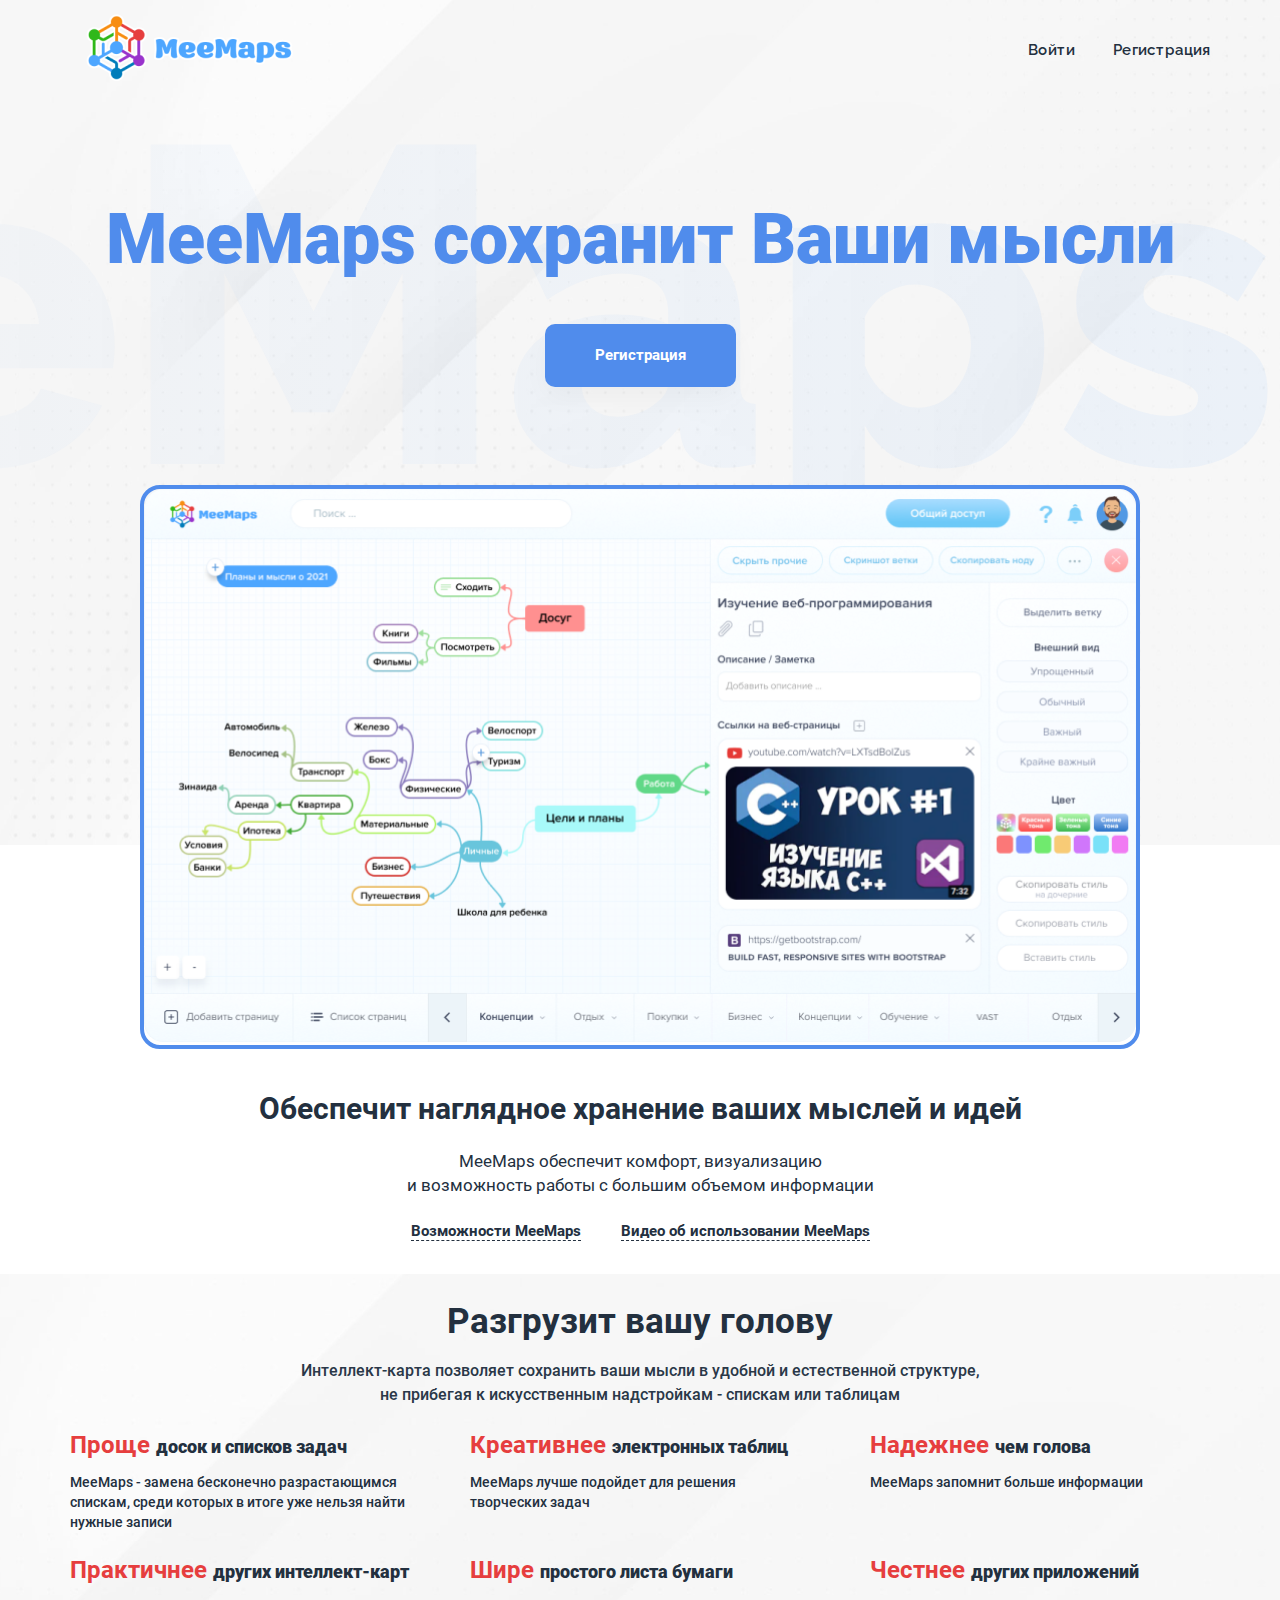
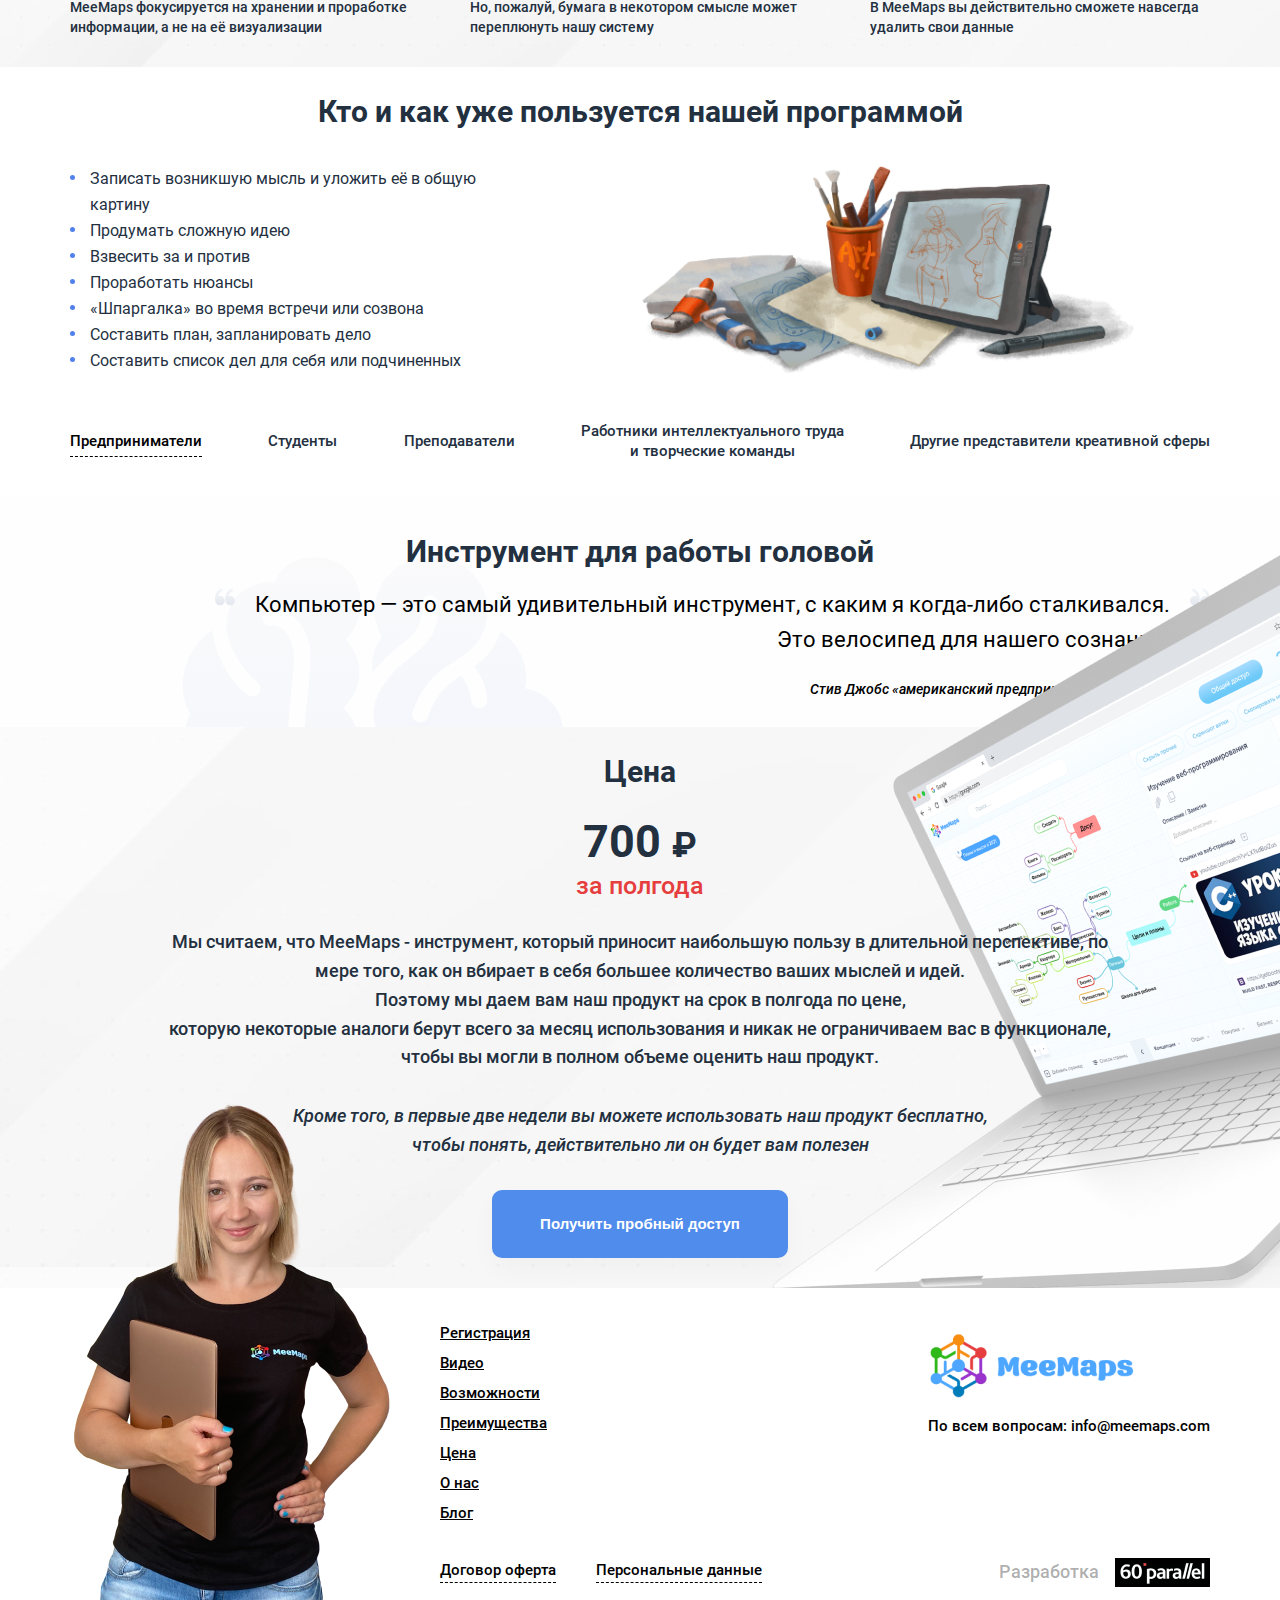
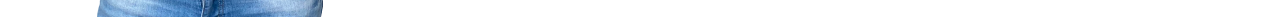
==== index.html @ 8a9f421d "first commit" ====
<!DOCTYPE html>
<html lang="">

<head>
    <meta charset="UTF-8">
    <meta http-equiv="X-UA-Compatible" content="IE=edge">
    <meta name="viewport" content="width=device-width, initial-scale=1.0">
    <title>Главная</title>
    <link rel="stylesheet" href="css/style.css">
</head>

<body>
    <header class='header'>
        <div class="header__bg-text">MeeMaps</div>
        <div class="header-top">
            <div class='container'>
                <div class="header-top__inner">
                    <a href="index.html" class="header-top__logo">
                        <img src="img/frame/logo.png" alt="">
                    </a>
                    <div class="header-top__right">
                        <a class="header-top__link" href="#">Войти</a>
                        <a class="header-top__link" href="#">Регистрация</a>
                    </div>
                </div>
            </div>
        </div>
        <div class="header-bottom">
            <div class='container'>
                <div class="header-bottom__inner">
                    <h1 class="header__title">MeeMaps сохранит Ваши мысли </h1>
                    <a href="" class="header__btn btn btn-blue">Регистрация</a>
                </div>
            </div>
        </div>
    </header>

    <section class='desc'>
        <div class='container'>
            <div class='desc__inner'>
                <div class="desc__banner">
                    <img src="img/frame/banner.png" alt="">
                </div>
                <h2 class="desc__title">Обеспечит наглядное хранение ваших мыслей и идей</h2>
                <p class="desc__subtitle">MeeMaps обеспечит комфорт, визуализацию <br> и возможность работы с большим объемом информации</p>
                <div class="desc__links">
                    <a href="" class="desc__links-item">Возможности MeeMaps</a>
                    <a href="" class="desc__links-item">Видео об использовании MeeMaps</a>
                </div>
            </div>
        </div>
    </section>

    <section class='advantages'>
        <div class='container'>
            <div class='advantages__inner'>
                <h2 class="advantages__title">Разгрузит вашу голову</h2>
                <p class="advantages__desc">Интеллект-карта позволяет сохранить ваши мысли в удобной и естественной структуре, <br> не прибегая к искусственным надстройкам - спискам или таблицам</p>
                <div class="advantages__items">
                    <div class="advantages__item">
                        <h3 class="advantages__item-title"><span>Проще</span> <strong>досок и списков задач</strong></h3>
                        <p class="advantages__item-desc">MeeMaps - замена бесконечно разрастающимся спискам, среди которых в итоге уже нельзя найти нужные записи</p>
                    </div>
                    <div class="advantages__item">
                        <h3 class="advantages__item-title"><span>Креативнее</span> <strong>электронных таблиц</strong></h3>
                        <p class="advantages__item-desc">MeeMaps лучше подойдет для решения творческих задач
                    </div>
                    <div class="advantages__item">
                        <h3 class="advantages__item-title"><span>Надежнее</span> <strong>чем голова</strong></h3>
                        <p class="advantages__item-desc">MeeMaps запомнит больше информации
                    </div>
                    <div class="advantages__item">
                        <h3 class="advantages__item-title"><span>Практичнее</span> <strong>других интеллект-карт</strong></h3>
                        <p class="advantages__item-desc">MeeMaps фокусируется на хранении и проработке информации, а не на её визуализации
                        </p>
                    </div>
                    <div class="advantages__item">
                        <h3 class="advantages__item-title"><span>Шире</span> <strong>простого листа бумаги</strong></h3>
                        <p class="advantages__item-desc">Но, пожалуй, бумага в некотором смысле может переплюнуть нашу систему
                        </p>
                    </div>
                    <div class="advantages__item">
                        <h3 class="advantages__item-title"><span>Честнее</span> <strong>других приложений</strong></h3>
                        <p class="advantages__item-desc">В MeeMaps вы действительно сможете навсегда удалить свои данные
                        </p>
                    </div>
                </div>
            </div>
        </div>
    </section>

    <section class='info'>
        <div class='container'>
            <div class='info__inner'>
                <h2 class="info__title">Кто и как уже пользуется нашей программой</h2>
                <div class="info__content info__content--active" data-content-path="1">
                    <div class="info__content-left">
                        <ul class="info__content-list">
                            <li>Записать возникшую мысль и уложить её в общую картину</li>
                            <li>Продумать сложную идею</li>
                            <li>Взвесить за и против</li>
                            <li>Проработать нюансы</li>
                            <li>«Шпаргалка» во время встречи или созвона</li>
                            <li>Составить план, запланировать дело</li>
                            <li>Составить список дел для себя или подчиненных</li>
                        </ul>
                    </div>
                    <div class="info__content-right">
                        <img src="img/frame/info1.png" alt="">
                    </div>
                </div>
                <div class="info__content" data-content-path="2">
                    <div class="info__content-left">
                        <ul class="info__content-list">
                            <li>Записать возникшую мысль и уложить её в общую картину</li>
                            <li>Продумать сложную идею</li>
                            <li>Взвесить за и против</li>
                            <li>Проработать нюансы</li>
                            <li>«Шпаргалка» во время встречи или созвона</li>
                            <li>Составить план, запланировать дело</li>
                            <li>Составить список дел для себя или подчиненных</li>
                        </ul>
                    </div>
                    <div class="info__content-right">
                        <img src="img/frame/info2.png" alt="">
                    </div>
                </div>
                <div class="info__content" data-content-path="3">
                    <div class="info__content-left">
                        <ul class="info__content-list">
                            <li>Записать возникшую мысль и уложить её в общую картину</li>
                            <li>Продумать сложную идею</li>
                            <li>Взвесить за и против</li>
                            <li>Проработать нюансы</li>
                            <li>«Шпаргалка» во время встречи или созвона</li>
                            <li>Составить план, запланировать дело</li>
                            <li>Составить список дел для себя или подчиненных</li>
                        </ul>
                    </div>
                    <div class="info__content-right">
                        <img src="img/frame/info3.png" alt="">
                    </div>
                </div>
                <div class="info__content" data-content-path="4">
                    <div class="info__content-left">
                        <ul class="info__content-list">
                            <li>Записать возникшую мысль и уложить её в общую картину</li>
                            <li>Продумать сложную идею</li>
                            <li>Взвесить за и против</li>
                            <li>Проработать нюансы</li>
                            <li>«Шпаргалка» во время встречи или созвона</li>
                            <li>Составить план, запланировать дело</li>
                            <li>Составить список дел для себя или подчиненных</li>
                        </ul>
                    </div>
                    <div class="info__content-right">
                        <img src="img/frame/info4.png" alt="">
                    </div>
                </div>
                <div class="info__content" data-content-path="5">
                    <div class="info__content-left">
                        <ul class="info__content-list">
                            <li>Записать возникшую мысль и уложить её в общую картину</li>
                            <li>Продумать сложную идею</li>
                            <li>Взвесить за и против</li>
                            <li>Проработать нюансы</li>
                            <li>«Шпаргалка» во время встречи или созвона</li>
                            <li>Составить план, запланировать дело</li>
                            <li>Составить список дел для себя или подчиненных</li>
                        </ul>
                    </div>
                    <div class="info__content-right">
                        <img src="img/frame/info5.png" alt="">
                    </div>
                </div>
                <div class="info__tabs">
                    <div class="info__tab info__tab--active" data-tab-path="1">Предприниматели</div>
                    <div class="info__tab" data-tab-path="2">Студенты</div>
                    <div class="info__tab" data-tab-path="3">Преподаватели</div>
                    <div class="info__tab" data-tab-path="4">Работники интеллектуального труда <br> и творческие команды</div>
                    <div class="info__tab" data-tab-path="5">Другие представители креативной сферы</div>
                </div>
            </div>
        </div>
    </section>

    <section class='quote'>
        <div class='container'>
            <div class='quote__inner'>
                <h2 class="quote__title">Инструмент для работы головой</h2>
                <div class="quote__desc">
                    <svg width="20" height="20" viewBox="0 0 20 20" fill="none" xmlns="http://www.w3.org/2000/svg">
                        <path d="M6.40108 9.21799C5.90849 9.07617 5.4159 9.00421 4.93674 9.00421C4.19681 9.00421 3.57939 9.1733 3.10065 9.38037C3.56219 7.69069 4.67094 4.7752 6.87961 4.44687C7.08416 4.41645 7.25178 4.26854 7.30759 4.06945L7.79032 2.34285C7.83102 2.19684 7.80689 2.04054 7.7236 1.91383C7.64032 1.78711 7.50647 1.70256 7.35647 1.682C7.19346 1.65977 7.02731 1.64844 6.86262 1.64844C4.21149 1.64844 1.58596 4.41561 0.478055 8.37776C-0.172297 10.7023 -0.362997 14.197 1.23897 16.3967C2.1354 17.6275 3.44324 18.2848 5.12618 18.3505C5.13311 18.3507 5.13982 18.3509 5.14674 18.3509C7.22325 18.3509 9.06459 16.9524 9.62473 14.9504C9.95934 13.7535 9.80809 12.4983 9.19843 11.4151C8.59528 10.3442 7.60192 9.56352 6.40108 9.21799Z" fill="url(#paint0_linear)"/>
                        <path d="M19.3997 11.4154C18.7965 10.3442 17.8032 9.56351 16.6023 9.21799C16.1097 9.07616 15.6171 9.0042 15.1382 9.0042C14.3982 9.0042 13.7806 9.1733 13.3019 9.38037C13.7634 7.69069 14.8722 4.77519 17.0811 4.44687C17.2856 4.41645 17.453 4.26854 17.509 4.06945L17.9918 2.34285C18.0325 2.19684 18.0083 2.04054 17.925 1.91383C17.842 1.78711 17.7081 1.70256 17.5579 1.682C17.3951 1.65977 17.229 1.64844 17.0641 1.64844C14.4129 1.64844 11.7874 4.41561 10.6793 8.37776C10.0291 10.7023 9.83844 14.197 11.4406 16.3971C12.3368 17.6278 13.6449 18.2852 15.3276 18.3507C15.3345 18.3509 15.3413 18.3511 15.3484 18.3511C17.4247 18.3511 19.2662 16.9526 19.8264 14.9506C20.1606 13.7537 20.0091 12.4983 19.3997 11.4154Z" fill="url(#paint1_linear)"/>
                        <defs>
                        <linearGradient id="paint0_linear" x1="4.89935" y1="1.64844" x2="4.89935" y2="18.3509" gradientUnits="userSpaceOnUse">
                        <stop stop-color="#F3F6F8"/>
                        <stop offset="1" stop-color="#E4E8EF"/>
                        </linearGradient>
                        <linearGradient id="paint1_linear" x1="15.1007" y1="1.64844" x2="15.1007" y2="18.3511" gradientUnits="userSpaceOnUse">
                        <stop stop-color="#F3F6F8"/>
                        <stop offset="1" stop-color="#E4E8EF"/>
                        </linearGradient>
                        </defs>
                    </svg>
                    <span>Компьютер — это самый удивительный инструмент, с каким я когда-либо сталкивался. <br>
                        Это велосипед для нашего сознания.</span>
                    <svg width="20" height="20" viewBox="0 0 20 20" fill="none" xmlns="http://www.w3.org/2000/svg">
                        <path d="M13.5989 9.21799C14.0915 9.07617 14.5841 9.00421 15.0633 9.00421C15.8032 9.00421 16.4206 9.1733 16.8993 9.38037C16.4378 7.69069 15.3291 4.7752 13.1204 4.44687C12.9158 4.41645 12.7482 4.26854 12.6924 4.06945L12.2097 2.34285C12.169 2.19684 12.1931 2.04054 12.2764 1.91383C12.3597 1.78711 12.4935 1.70256 12.6435 1.682C12.8065 1.65977 12.9727 1.64844 13.1374 1.64844C15.7885 1.64844 18.414 4.41561 19.5219 8.37776C20.1723 10.7023 20.363 14.197 18.761 16.3967C17.8646 17.6275 16.5568 18.2848 14.8738 18.3505C14.8669 18.3507 14.8602 18.3509 14.8533 18.3509C12.7767 18.3509 10.9354 16.9524 10.3753 14.9504C10.0407 13.7535 10.1919 12.4983 10.8016 11.4151C11.4047 10.3442 12.3981 9.56352 13.5989 9.21799Z" fill="url(#paint0_linear)"/>
                        <path d="M0.600579 11.4154C1.20373 10.3442 2.19709 9.56351 3.39793 9.21799C3.89052 9.07616 4.38311 9.0042 4.86206 9.0042C5.602 9.0042 6.21962 9.1733 6.69837 9.38037C6.23682 7.69069 5.12808 4.77519 2.91919 4.44687C2.71464 4.41645 2.54723 4.26854 2.49122 4.06945L2.00849 2.34285C1.96779 2.19684 1.99191 2.04054 2.0752 1.91383C2.15828 1.78711 2.29212 1.70256 2.44233 1.682C2.60513 1.65977 2.77129 1.64844 2.93618 1.64844C5.58731 1.64844 8.21285 4.41561 9.32096 8.37776C9.9711 10.7023 10.1618 14.197 8.55963 16.3971C7.6634 17.6278 6.35536 18.2852 4.67262 18.3507C4.6657 18.3509 4.65899 18.3511 4.65185 18.3511C2.57555 18.3511 0.734008 16.9526 0.173865 14.9506C-0.160332 13.7537 -0.00886345 12.4983 0.600579 11.4154Z" fill="url(#paint1_linear)"/>
                        <defs>
                        <linearGradient id="paint0_linear" x1="15.1006" y1="1.64844" x2="15.1006" y2="18.3509" gradientUnits="userSpaceOnUse">
                        <stop stop-color="#F3F6F8"/>
                        <stop offset="1" stop-color="#E4E8EF"/>
                        </linearGradient>
                        <linearGradient id="paint1_linear" x1="4.89954" y1="1.64844" x2="4.89954" y2="18.3511" gradientUnits="userSpaceOnUse">
                        <stop stop-color="#F3F6F8"/>
                        <stop offset="1" stop-color="#E4E8EF"/>
                        </linearGradient>
                        </defs>
                    </svg>
                </div>
                <div class="quote__author">Стив Джобс «американский предприниматель», 1955 г</div>
            </div>
        </div>
    </section>

    <section class='price'>
        <img src="img/frame/laptop.png" alt="" class="price__img">
        <div class='container'>
            <div class='price__inner'>
                <h2 class="price__title">Цена</h2>
                <div class="price__price">700 <span>₽</span></div>
                <div class="price__price-hint">за полгода</div>
                <div class="price__desc">
                    <p>
                        Мы считаем, что MeeMaps - инструмент, который приносит наибольшую пользу в длительной перспективе, по <br> мере того, как он вбирает в себя большее количество ваших мыслей и идей. <br> Поэтому мы даем вам наш продукт на срок в
                        полгода по цене, <br> которую некоторые аналоги берут всего за месяц использования и никак не ограничиваем вас в функционале, <br> чтобы вы могли в полном объеме оценить наш продукт.
                    </p>
                    <p>
                        Кроме того, в первые две недели вы можете использовать наш продукт бесплатно, <br> чтобы понять, действительно ли он будет вам полезен
                    </p>
                </div>
                <button class="price__btn btn btn-blue">Получить пробный доступ</button>
            </div>
        </div>
    </section>

    <footer class='footer'>
        <div class='container'>
            <div class='footer__inner'>
                <img src="img/frame/girl.png" alt="">
                <div class="footer__top">
                    <div class="footer__top-left">
                        <a href="" class="footer__item">Регистрация</a>
                        <a href="" class="footer__item">Видео</a>
                        <a href="" class="footer__item">Возможности</a>
                        <a href="" class="footer__item">Преимущества</a>
                        <a href="" class="footer__item">Цена</a>
                        <a href="" class="footer__item">О нас</a>
                        <a href="" class="footer__item">Блог</a>
                    </div>
                    <div class="footer__top-right">
                        <a href="" class="footer__logo">
                            <img src="img/frame/logo.png" alt="">
                        </a>
                        <div class="footer__hint">По всем вопросам: <a href="mailto:info@meemaps.com">info@meemaps.com</a></div>
                    </div>
                </div>
                <div class="footer__bottom">
                    <div class="footer__bottom-links">
                        <a href="">Договор оферта</a>
                        <a href="">Персональные данные</a>
                    </div>
                    <div class="footer__bottom-co">
                        <span>Разработка </span>
                        <img src="img/frame/logo2.png" alt="">
                    </div>
                </div>
            </div>
        </div>
    </footer>

    <script src="js/jquery.min.js"></script>
    <script src="js/index.js"></script>
</body>

</html>
---- css/style.css ----
@charset "UTF-8";
* {
  margin: 0;
  padding: 0;
  box-sizing: border-box;
}

@font-face {
  font-family: "Roboto";
  src: url(../css/fonts/Roboto-Light.ttf);
  font-weight: 300;
}
@font-face {
  font-family: "Roboto";
  src: url(../css/fonts/Roboto-LightItalic.ttf);
  font-weight: 300;
  font-style: italic;
}
@font-face {
  font-family: "Roboto";
  src: url(../css/fonts/Roboto-Regular.ttf);
  font-weight: 300;
}
@font-face {
  font-family: "Roboto";
  src: url(../css/fonts/Roboto-Italic.ttf);
  font-weight: 300;
  font-style: italic;
}
@font-face {
  font-family: "Roboto";
  src: url(../css/fonts/Roboto-Medium.ttf);
  font-weight: 500;
}
@font-face {
  font-family: "Roboto";
  src: url(../css/fonts/Roboto-MediumItalic.ttf);
  font-weight: 500;
  font-style: italic;
}
@font-face {
  font-family: "Roboto";
  src: url(../css/fonts/Roboto-Bold.ttf);
  font-weight: 700;
}
@font-face {
  font-family: "Roboto";
  src: url(../css/fonts/Roboto-BoldItalic.ttf);
  font-weight: 700;
  font-style: italic;
}
@font-face {
  font-family: "Roboto";
  src: url(../css/fonts/Roboto-Black.ttf);
  font-weight: 900;
}
@font-face {
  font-family: "Roboto";
  src: url(../css/fonts/Roboto-BlackItalic.ttf);
  font-weight: 900;
  font-style: italic;
}
@font-face {
  font-family: "Raleway Cyrillic";
  src: url(../css/fonts/Raleway-v4020-SemiBold.ttf);
  font-weight: 600;
}
@font-face {
  font-family: "Raleway Cyrillic";
  src: url(../css/fonts/Raleway-v4020-SemiBoldItalic.ttf);
  font-weight: 600;
  font-style: italic;
}
@font-face {
  font-family: "Raleway Cyrillic";
  src: url(../css/fonts/Raleway-v4020-ExtraBold.ttf);
  font-weight: 800;
}
@font-face {
  font-family: "Raleway Cyrillic";
  src: url(../css/fonts/Raleway-v4020-ExtraBoldItalic.ttf);
  font-weight: 800;
  font-style: italic;
}
html,
body,
div,
span,
applet,
object,
iframe,
h1,
h2,
h3,
h4,
h5,
h6,
p,
blockquote,
pre,
a,
abbr,
acronym,
address,
big,
cite,
code,
del,
dfn,
em,
font,
img,
ins,
kbd,
q,
s,
samp,
small,
strike,
strong,
tt,
var,
b,
u,
i,
center,
dl,
dt,
dd,
ol,
ul,
li,
fieldset,
form,
label,
legend,
table,
caption,
tbody,
tfoot,
thead,
tr,
th,
td {
  margin: 0;
  padding: 0;
  border: 0;
  outline: 0;
  font-size: 100%;
  vertical-align: baseline;
  background: transparent;
}

ul {
  list-style: none;
}

blockquote,
q {
  quotes: none;
}

:focus {
  outline: 0;
}

ins {
  text-decoration: none;
}

del {
  text-decoration: line-through;
}

table {
  border-collapse: collapse;
  border-spacing: 0;
}

html {
  height: 100%;
}

a:hover {
  text-decoration: none;
}

img {
  border: none;
}

input {
  vertical-align: middle;
}

/**/
body,
div,
p,
h1,
h2,
h3,
h4,
h5,
ul,
li,
a,
form {
  margin: 0;
  padding: 0;
  border: 0;
  text-decoration: none;
  line-height: 1;
}

button,
input,
textarea {
  outline: none !important;
  transition: all .3s;
}
button::placeholder,
input::placeholder,
textarea::placeholder {
  color: #a8a8a8;
}

input[type=text]:focus,
input[type=file]:focus,
input[type=checkbox]:focus,
input[type=radio]:focus,
input:active {
  outline: none !important;
}

/*css оформление скроллбара*/
div.catalog-table-content::-webkit-scrollbar {
  -webkit-appearance: none;
  height: 7px;
}

div.catalog-table-content::-webkit-scrollbar-thumb {
  border-radius: 8px;
  background-color: rgba(0, 0, 0, 0.5);
  -webkit-box-shadow: 0 0 1px rgba(255, 255, 255, 0.5);
}

::-webkit-input-placeholder {
  color: #222;
}

::-moz-placeholder {
  color: #222;
}

/* Firefox 19+ */
:-moz-placeholder {
  color: #222;
}

/* Firefox 18- */
:-ms-input-placeholder {
  color: #222;
}

.transit {
  /* Safari */
  transition: all 0.4s;
}

input::-webkit-outer-spin-button,
input::-webkit-inner-spin-button {
  -webkit-appearance: none;
  margin: 0;
}

input[type=number] {
  -moz-appearance: textfield;
}

html {
  height: 100%;
}

a {
  color: inherit;
  text-decoration: none;
  transition: 0.4s;
}
a:hover {
  text-decoration: none !important;
  color: inherit;
}
a:focus {
  text-decoration: none !important;
}

button {
  white-space: nowrap;
  cursor: pointer;
  border: none;
  outline: none;
  box-sizing: border-box;
  transition: 0.3s;
  display: flex;
  align-items: center;
  justify-content: center;
  background-color: inherit;
}

ul,
li {
  margin: 0;
  padding: 0;
  list-style: none;
}

i {
  line-height: 100%;
}

body {
  font-family: 'Roboto', sans-serif;
}

.container {
  width: 1200px;
  margin: 0 auto;
  padding: 0 30px;
}

.btn {
  display: flex;
  align-items: center;
  justify-content: center;
}

.btn-blue {
  background: #508CEC;
  color: #FFFFFF;
  box-shadow: 0px 11px 27px rgba(0, 0, 0, 0.03);
}
.btn-blue:hover {
  background: #4B79ED;
  color: #FFFFFF;
}

.header {
  background-image: url(../img/frame/header-bg.png);
  padding-bottom: 458px;
  position: relative;
}
.header__bg-text {
  position: absolute;
  pointer-events: none;
  right: 0;
  top: 80px;
  font-weight: 800;
  font-size: 450px;
  background: linear-gradient(90deg, rgba(239, 239, 239, 0.0555) 1.61%, rgba(170, 208, 255, 0.15) 97.34%);
  -webkit-background-clip: text;
  -webkit-text-fill-color: transparent;
  font-family: "Raleway Cyrillic";
}
.header-top {
  position: relative;
  z-index: 2;
}
.header-top__inner {
  display: flex;
  align-items: center;
  justify-content: space-between;
}
.header-top__right {
  display: flex;
  align-items: center;
}
.header-top__link {
  display: flex;
  align-items: center;
  font-weight: 600;
  font-size: 15px;
  line-height: 18px;
  color: #23303F;
  margin-left: 38px;
  font-family: "Raleway Cyrillic";
}
.header-top__link:hover {
  color: #4B79ED;
}
.header-bottom {
  padding-top: 100px;
  position: relative;
  z-index: 2;
}
.header__title {
  font-weight: 900;
  font-size: 70px;
  line-height: 115%;
  text-align: center;
  color: #508CEC;
}
.header__btn {
  border-radius: 10px;
  margin: 44px auto 0;
  width: 191px;
  height: 63px;
  font-weight: bold;
  font-size: 15px;
  line-height: 18px;
}

.desc {
  padding-bottom: 33px;
}
.desc__banner {
  margin: -360px auto 0;
  position: relative;
  z-index: 2;
  width: 1000px;
  border-radius: 20px;
  border: 4px solid #508CEC;
}
.desc__banner img {
  width: 100%;
  border-radius: 20px;
}
.desc__title {
  font-weight: 700;
  font-size: 30px;
  line-height: 80px;
  text-align: center;
  color: #23303F;
  margin-top: 20px;
}
.desc__subtitle {
  font-weight: 300;
  font-size: 17px;
  line-height: 24px;
  text-align: center;
  color: #23303F;
}
.desc__links {
  display: flex;
  align-items: center;
  justify-content: center;
  margin-top: 25px;
}
.desc__links-item {
  font-weight: bold;
  font-size: 15px;
  line-height: 18px;
  color: #23303F;
  border-bottom: 1px dashed #23303F;
  margin: 0 20px;
}
.desc__links-item:hover {
  border-color: transparent;
}

.advantages {
  background-image: url(../img/frame/advantages-bg.png);
  padding: 30px 0;
}
.advantages__title {
  font-weight: bold;
  font-size: 35px;
  text-align: center;
  color: #23303F;
}
.advantages__desc {
  font-weight: normal;
  font-size: 16px;
  line-height: 24px;
  text-align: center;
  margin-top: 20px;
  color: #2A3848;
}
.advantages__items {
  display: flex;
  justify-content: space-between;
  flex-wrap: wrap;
}
.advantages__item {
  width: calc(33.33333% - 40px);
  margin-top: 23px;
  color: #23303F;
}
.advantages__item-title {
  font-weight: bold;
  font-size: 24px;
  line-height: 30px;
}
.advantages__item-title span {
  color: #E63E3E;
}
.advantages__item-title strong {
  font-size: 18px;
}
.advantages__item-desc {
  font-size: 14px;
  line-height: 20px;
  margin-top: 10px;
}

.info {
  padding: 30px 0;
}
.info__title {
  font-weight: bold;
  font-size: 30px;
  text-align: center;
  color: #23303F;
}
.info__content {
  margin-top: 25px;
  display: none;
  min-height: 235px;
}
.info__content-list li {
  font-weight: 300;
  font-size: 16px;
  line-height: 26px;
  color: #23303F;
  position: relative;
  padding-left: 20px;
}
.info__content-list li:before {
  content: '';
  position: absolute;
  z-index: 1;
  width: 5px;
  height: 5px;
  border-radius: 50%;
  background: #5281EC;
  left: 0;
  top: 9px;
}
.info__content-right {
  flex-grow: 1;
  margin-left: 35px;
  display: flex;
  justify-content: flex-end;
}
.info__content-right img {
  max-width: 100%;
}
.info__content--active {
  display: flex;
  align-items: center;
  justify-content: space-between;
}
.info__tabs {
  display: flex;
  align-items: center;
  justify-content: space-between;
  margin-top: 35px;
}
.info__tab {
  font-weight: normal;
  font-size: 15px;
  line-height: 130%;
  text-align: center;
  color: #23303F;
  padding-bottom: 5px;
  border-bottom: 1px dashed transparent;
}
.info__tab:hover {
  color: #4B79ED;
  cursor: pointer;
}
.info__tab--active {
  color: #000000;
  border-color: #000;
  pointer-events: none;
}

.quote {
  background: url(../img/frame/swan.svg);
  background-repeat: no-repeat;
  background-position: left 150px bottom 0;
  background-color: rgba(246, 247, 251, 0.11);
  padding: 30px 0;
}
.quote__title {
  font-weight: bold;
  font-size: 30px;
  line-height: 50px;
  text-align: center;
  color: #23303F;
}
.quote__desc {
  margin-top: 10px;
  display: flex;
  justify-content: flex-end;
  font-weight: 300;
  font-size: 22px;
  line-height: 35px;
  text-align: right;
  color: #000000;
}
.quote__desc span {
  margin: 0 20px;
}
.quote__author {
  font-style: italic;
  font-weight: normal;
  font-size: 14px;
  line-height: 16px;
  margin-top: 24px;
  text-align: right;
  color: #000000;
  padding-right: 42px;
}

.price {
  padding: 30px 0;
  background-image: url(../img/frame/price-bg.png);
  position: relative;
}
.price__img {
  position: absolute;
  right: 0;
  bottom: 0;
}
.price__inner {
  position: relative;
  z-index: 2;
}
.price__title {
  font-weight: bold;
  font-size: 30px;
  text-align: center;
  color: #23303F;
}
.price__price {
  font-weight: bold;
  font-size: 45px;
  line-height: 50px;
  text-align: center;
  color: #23303F;
  margin-top: 30px;
}
.price__price span {
  font-size: 35px;
}
.price__price-hint {
  margin-top: 2px;
  color: #E63E3E;
  text-align: center;
  font-size: 25px;
}
.price__desc {
  margin-top: 30px;
}
.price__desc p {
  font-weight: normal;
  font-size: 18px;
  line-height: 160%;
  text-align: center;
  color: #23303F;
}
.price__desc p:last-child {
  margin-top: 30px;
  font-style: italic;
}
.price__btn {
  box-sizing: border-box;
  border-radius: 10px;
  margin: 30px auto 0;
  width: 296px;
  height: 68px;
  font-weight: bold;
  font-size: 15px;
  line-height: 18px;
}

.footer__inner {
  padding: 30px 0;
  position: relative;
  padding-left: 370px;
}
.footer__inner > img {
  position: absolute;
  bottom: 0;
  left: 0;
  width: 323px;
}
.footer__top {
  display: flex;
  justify-content: space-between;
}
.footer__item {
  font-weight: normal;
  font-size: 15px;
  line-height: 30px;
  text-decoration: underline;
  transition: all .3s;
  color: #000000;
  display: block;
}
.footer__hint {
  font-weight: normal;
  font-size: 15px;
  line-height: 18px;
  color: #000000;
  padding-left: 16px;
}
.footer__bottom {
  margin-top: 30px;
  display: flex;
  align-items: center;
  justify-content: space-between;
}
.footer__bottom-links {
  display: flex;
  align-items: center;
}
.footer__bottom-links a {
  font-weight: normal;
  font-size: 15px;
  line-height: 18px;
  color: #000000;
  padding-bottom: 3px;
  border-bottom: 1px dashed #000;
  margin-right: 40px;
}
.footer__bottom-links a:hover {
  border-color: transparent;
}
.footer__bottom-co {
  font-weight: normal;
  font-size: 18px;
  line-height: 22px;
  text-align: center;
  color: rgba(0, 0, 0, 0.33);
  display: flex;
  align-items: center;
}
.footer__bottom-co span {
  margin-right: 16px;
}
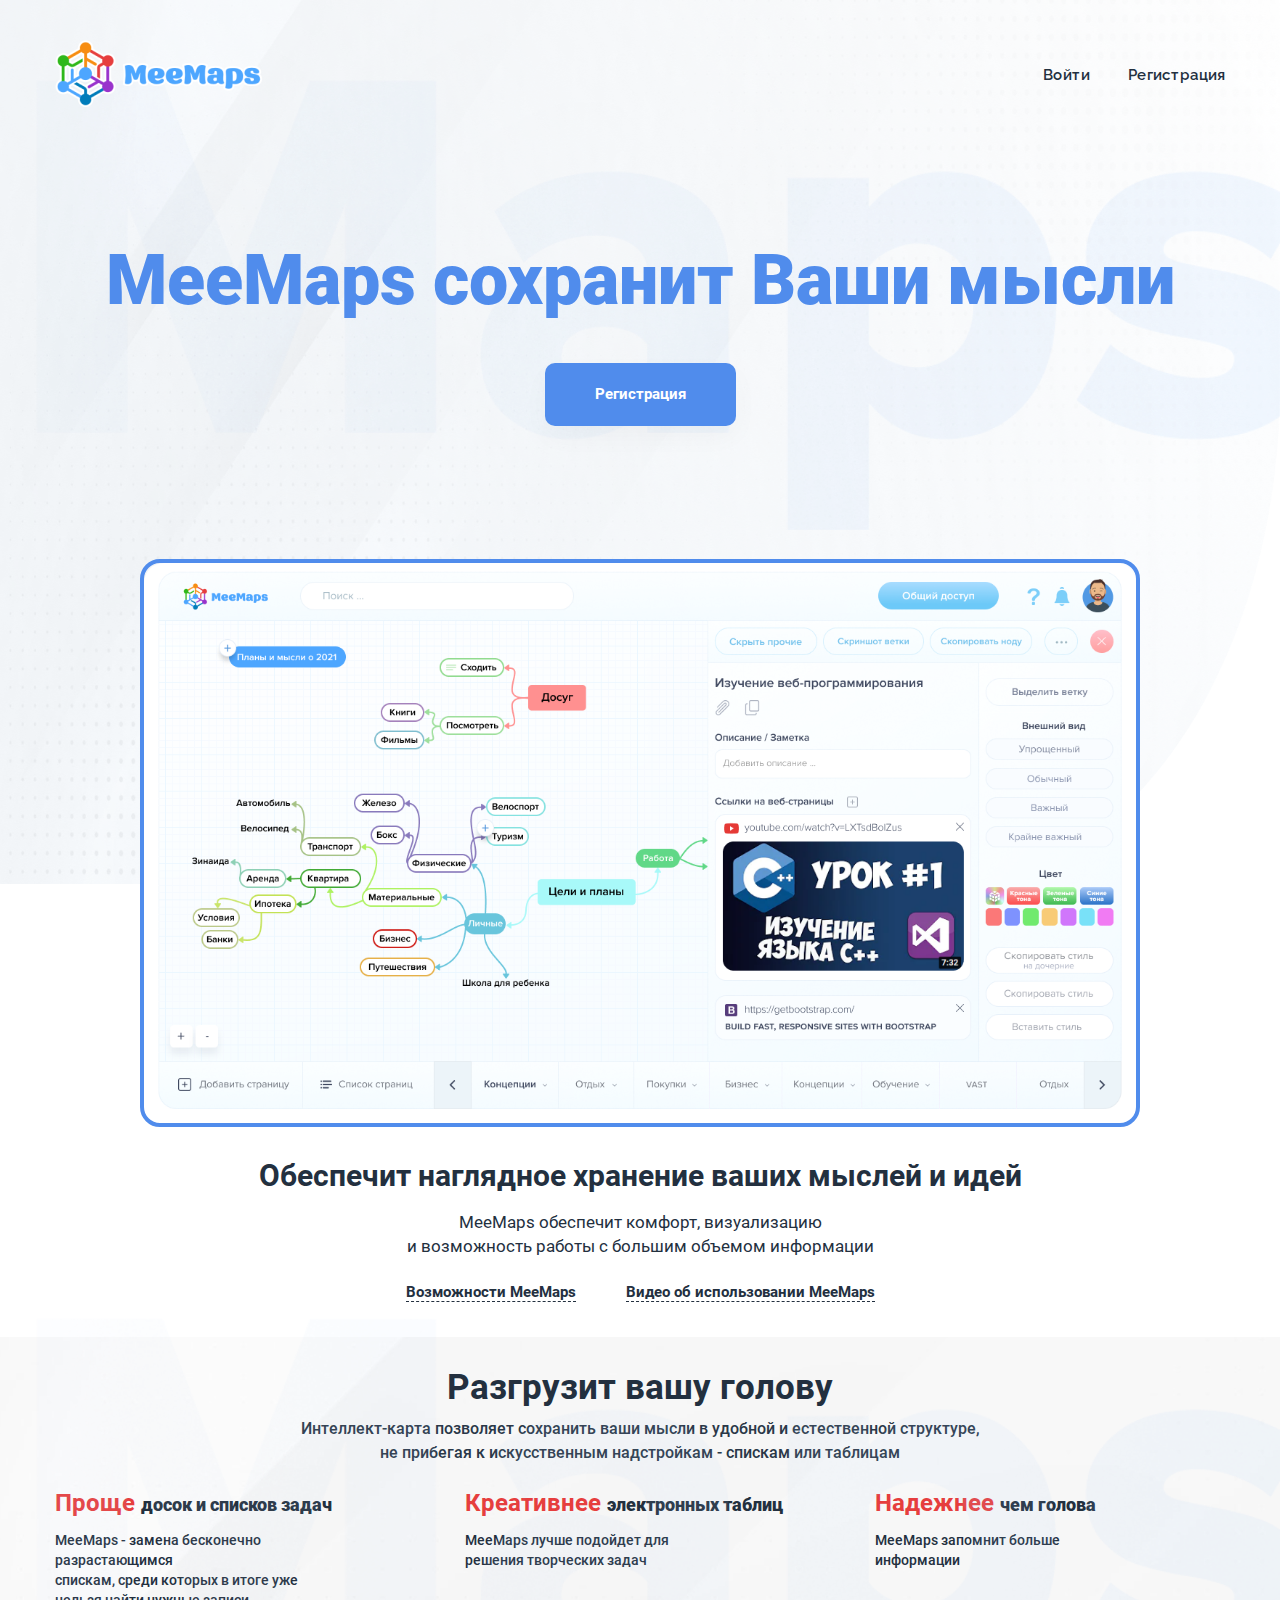
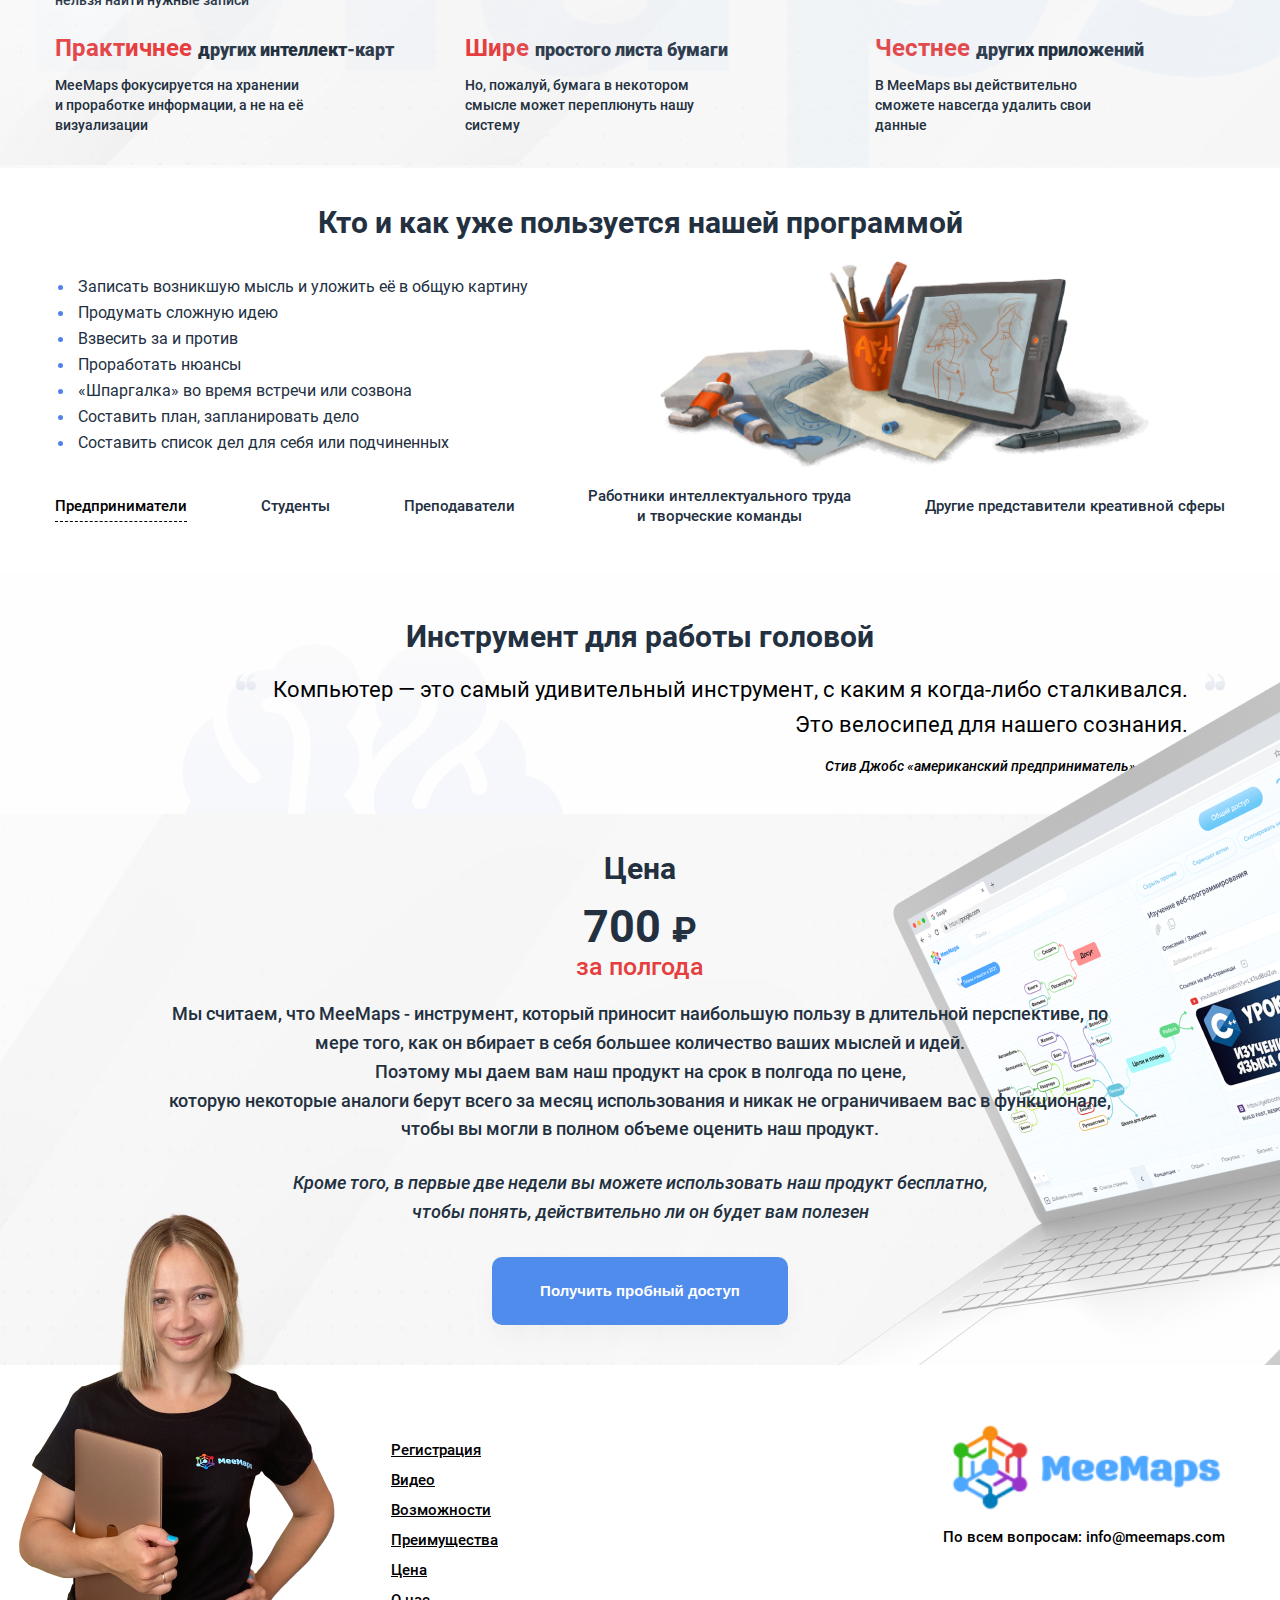
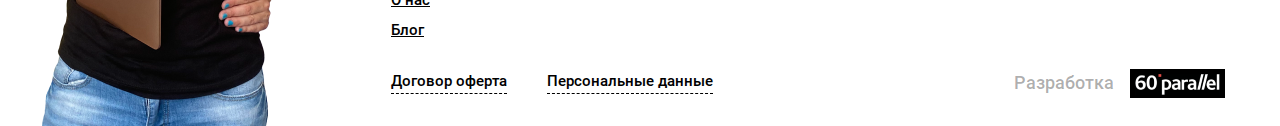
==== commit 81b11181: "edit" ====
--- a/index.html
+++ b/index.html
@@ -11,7 +11,9 @@
 
 <body>
     <header class='header'>
-        <div class="header__bg-text">MeeMaps</div>
+        <div class="header__bg-text">
+            <img src="img/frame/MeeMaps.png" alt="">
+        </div>
         <div class="header-top">
             <div class='container'>
                 <div class="header-top__inner">
@@ -52,6 +54,9 @@
     </section>
 
     <section class='advantages'>
+        <div class="advantages__bg-text">
+            <img src="img/frame/MeeMaps.png" alt="">
+        </div>
         <div class='container'>
             <div class='advantages__inner'>
                 <h2 class="advantages__title">Разгрузит вашу голову</h2>
@@ -59,29 +64,29 @@
                 <div class="advantages__items">
                     <div class="advantages__item">
                         <h3 class="advantages__item-title"><span>Проще</span> <strong>досок и списков задач</strong></h3>
-                        <p class="advantages__item-desc">MeeMaps - замена бесконечно разрастающимся спискам, среди которых в итоге уже нельзя найти нужные записи</p>
+                        <p class="advantages__item-desc">MeeMaps - замена бесконечно <br> разрастающимся <br> спискам, среди которых в итоге уже <br> нельзя найти нужные записи</p>
                     </div>
                     <div class="advantages__item">
                         <h3 class="advantages__item-title"><span>Креативнее</span> <strong>электронных таблиц</strong></h3>
-                        <p class="advantages__item-desc">MeeMaps лучше подойдет для решения творческих задач
+                        <p class="advantages__item-desc">MeeMaps лучше подойдет для <br> решения творческих задач
                     </div>
                     <div class="advantages__item">
                         <h3 class="advantages__item-title"><span>Надежнее</span> <strong>чем голова</strong></h3>
-                        <p class="advantages__item-desc">MeeMaps запомнит больше информации
+                        <p class="advantages__item-desc">MeeMaps запомнит больше <br> информации
                     </div>
                     <div class="advantages__item">
                         <h3 class="advantages__item-title"><span>Практичнее</span> <strong>других интеллект-карт</strong></h3>
-                        <p class="advantages__item-desc">MeeMaps фокусируется на хранении и проработке информации, а не на её визуализации
+                        <p class="advantages__item-desc">MeeMaps фокусируется на хранении <br> и проработке информации, а не на её <br> визуализации
                         </p>
                     </div>
                     <div class="advantages__item">
                         <h3 class="advantages__item-title"><span>Шире</span> <strong>простого листа бумаги</strong></h3>
-                        <p class="advantages__item-desc">Но, пожалуй, бумага в некотором смысле может переплюнуть нашу систему
+                        <p class="advantages__item-desc">Но, пожалуй, бумага в некотором <br> смысле может переплюнуть нашу <br> систему
                         </p>
                     </div>
                     <div class="advantages__item">
                         <h3 class="advantages__item-title"><span>Честнее</span> <strong>других приложений</strong></h3>
-                        <p class="advantages__item-desc">В MeeMaps вы действительно сможете навсегда удалить свои данные
+                        <p class="advantages__item-desc">В MeeMaps вы действительно <br> сможете навсегда удалить свои <br> данные
                         </p>
                     </div>
                 </div>
@@ -93,93 +98,96 @@
         <div class='container'>
             <div class='info__inner'>
                 <h2 class="info__title">Кто и как уже пользуется нашей программой</h2>
-                <div class="info__content info__content--active" data-content-path="1">
-                    <div class="info__content-left">
-                        <ul class="info__content-list">
-                            <li>Записать возникшую мысль и уложить её в общую картину</li>
-                            <li>Продумать сложную идею</li>
-                            <li>Взвесить за и против</li>
-                            <li>Проработать нюансы</li>
-                            <li>«Шпаргалка» во время встречи или созвона</li>
-                            <li>Составить план, запланировать дело</li>
-                            <li>Составить список дел для себя или подчиненных</li>
-                        </ul>
-                    </div>
-                    <div class="info__content-right">
-                        <img src="img/frame/info1.png" alt="">
-                    </div>
-                </div>
-                <div class="info__content" data-content-path="2">
-                    <div class="info__content-left">
-                        <ul class="info__content-list">
-                            <li>Записать возникшую мысль и уложить её в общую картину</li>
-                            <li>Продумать сложную идею</li>
-                            <li>Взвесить за и против</li>
-                            <li>Проработать нюансы</li>
-                            <li>«Шпаргалка» во время встречи или созвона</li>
-                            <li>Составить план, запланировать дело</li>
-                            <li>Составить список дел для себя или подчиненных</li>
-                        </ul>
-                    </div>
-                    <div class="info__content-right">
-                        <img src="img/frame/info2.png" alt="">
-                    </div>
-                </div>
-                <div class="info__content" data-content-path="3">
-                    <div class="info__content-left">
-                        <ul class="info__content-list">
-                            <li>Записать возникшую мысль и уложить её в общую картину</li>
-                            <li>Продумать сложную идею</li>
-                            <li>Взвесить за и против</li>
-                            <li>Проработать нюансы</li>
-                            <li>«Шпаргалка» во время встречи или созвона</li>
-                            <li>Составить план, запланировать дело</li>
-                            <li>Составить список дел для себя или подчиненных</li>
-                        </ul>
-                    </div>
-                    <div class="info__content-right">
-                        <img src="img/frame/info3.png" alt="">
-                    </div>
-                </div>
-                <div class="info__content" data-content-path="4">
-                    <div class="info__content-left">
-                        <ul class="info__content-list">
-                            <li>Записать возникшую мысль и уложить её в общую картину</li>
-                            <li>Продумать сложную идею</li>
-                            <li>Взвесить за и против</li>
-                            <li>Проработать нюансы</li>
-                            <li>«Шпаргалка» во время встречи или созвона</li>
-                            <li>Составить план, запланировать дело</li>
-                            <li>Составить список дел для себя или подчиненных</li>
-                        </ul>
-                    </div>
-                    <div class="info__content-right">
-                        <img src="img/frame/info4.png" alt="">
-                    </div>
-                </div>
-                <div class="info__content" data-content-path="5">
-                    <div class="info__content-left">
-                        <ul class="info__content-list">
-                            <li>Записать возникшую мысль и уложить её в общую картину</li>
-                            <li>Продумать сложную идею</li>
-                            <li>Взвесить за и против</li>
-                            <li>Проработать нюансы</li>
-                            <li>«Шпаргалка» во время встречи или созвона</li>
-                            <li>Составить план, запланировать дело</li>
-                            <li>Составить список дел для себя или подчиненных</li>
-                        </ul>
-                    </div>
-                    <div class="info__content-right">
-                        <img src="img/frame/info5.png" alt="">
-                    </div>
-                </div>
-                <div class="info__tabs">
-                    <div class="info__tab info__tab--active" data-tab-path="1">Предприниматели</div>
-                    <div class="info__tab" data-tab-path="2">Студенты</div>
-                    <div class="info__tab" data-tab-path="3">Преподаватели</div>
-                    <div class="info__tab" data-tab-path="4">Работники интеллектуального труда <br> и творческие команды</div>
-                    <div class="info__tab" data-tab-path="5">Другие представители креативной сферы</div>
-                </div>
+                <div class="info__content-block">
+                    <div class="info__content info__content--active" data-content-path="1">
+                        <div class="info__content-left">
+                            <ul class="info__content-list">
+                                <li>Записать возникшую мысль и уложить её в общую картину</li>
+                                <li>Продумать сложную идею</li>
+                                <li>Взвесить за и против</li>
+                                <li>Проработать нюансы</li>
+                                <li>«Шпаргалка» во время встречи или созвона</li>
+                                <li>Составить план, запланировать дело</li>
+                                <li>Составить список дел для себя или подчиненных</li>
+                            </ul>
+                        </div>
+                        <div class="info__content-right">
+                            <img src="img/frame/info1.png" alt="">
+                        </div>
+                    </div>
+                    <div class="info__content" data-content-path="2">
+                        <div class="info__content-left">
+                            <ul class="info__content-list">
+                                <li>Записать возникшую мысль и уложить её в общую картину</li>
+                                <li>Продумать сложную идею</li>
+                                <li>Взвесить за и против</li>
+                                <li>Проработать нюансы</li>
+                                <li>«Шпаргалка» во время встречи или созвона</li>
+                                <li>Составить план, запланировать дело</li>
+                                <li>Составить список дел для себя или подчиненных</li>
+                            </ul>
+                        </div>
+                        <div class="info__content-right">
+                            <img src="img/frame/info2.png" alt="">
+                        </div>
+                    </div>
+                    <div class="info__content" data-content-path="3">
+                        <div class="info__content-left">
+                            <ul class="info__content-list">
+                                <li>Записать возникшую мысль и уложить её в общую картину</li>
+                                <li>Продумать сложную идею</li>
+                                <li>Взвесить за и против</li>
+                                <li>Проработать нюансы</li>
+                                <li>«Шпаргалка» во время встречи или созвона</li>
+                                <li>Составить план, запланировать дело</li>
+                                <li>Составить список дел для себя или подчиненных</li>
+                            </ul>
+                        </div>
+                        <div class="info__content-right">
+                            <img src="img/frame/info3.png" alt="">
+                        </div>
+                    </div>
+                    <div class="info__content" data-content-path="4">
+                        <div class="info__content-left">
+                            <ul class="info__content-list">
+                                <li>Записать возникшую мысль и уложить её в общую картину</li>
+                                <li>Продумать сложную идею</li>
+                                <li>Взвесить за и против</li>
+                                <li>Проработать нюансы</li>
+                                <li>«Шпаргалка» во время встречи или созвона</li>
+                                <li>Составить план, запланировать дело</li>
+                                <li>Составить список дел для себя или подчиненных</li>
+                            </ul>
+                        </div>
+                        <div class="info__content-right">
+                            <img src="img/frame/info4.png" alt="">
+                        </div>
+                    </div>
+                    <div class="info__content" data-content-path="5">
+                        <div class="info__content-left">
+                            <ul class="info__content-list">
+                                <li>Записать возникшую мысль и уложить её в общую картину</li>
+                                <li>Продумать сложную идею</li>
+                                <li>Взвесить за и против</li>
+                                <li>Проработать нюансы</li>
+                                <li>«Шпаргалка» во время встречи или созвона</li>
+                                <li>Составить план, запланировать дело</li>
+                                <li>Составить список дел для себя или подчиненных</li>
+                            </ul>
+                        </div>
+                        <div class="info__content-right">
+                            <img src="img/frame/info5.png" alt="">
+                        </div>
+                    </div>
+                    <div class="info__tabs">
+                        <div class="info__tab info__tab--active" data-tab-path="1">Предприниматели</div>
+                        <div class="info__tab" data-tab-path="2">Студенты</div>
+                        <div class="info__tab" data-tab-path="3">Преподаватели</div>
+                        <div class="info__tab" data-tab-path="4">Работники интеллектуального труда <br> и творческие команды</div>
+                        <div class="info__tab" data-tab-path="5">Другие представители креативной сферы</div>
+                    </div>
+                </div>
+
             </div>
         </div>
     </section>
--- a/css/style.css
+++ b/css/style.css
@@ -323,30 +323,10 @@
   font-family: 'Roboto', sans-serif;
 }
 
-.container {
-  width: 1200px;
-  margin: 0 auto;
-  padding: 0 30px;
-}
-
-.btn {
-  display: flex;
-  align-items: center;
-  justify-content: center;
-}
-
-.btn-blue {
-  background: #508CEC;
-  color: #FFFFFF;
-  box-shadow: 0px 11px 27px rgba(0, 0, 0, 0.03);
-}
-.btn-blue:hover {
-  background: #4B79ED;
-  color: #FFFFFF;
-}
-
 .header {
   background-image: url(../img/frame/header-bg.png);
+  background-repeat: no-repeat;
+  background-size: 100% 100%;
   padding-bottom: 458px;
   position: relative;
 }
@@ -355,18 +335,18 @@
   pointer-events: none;
   right: 0;
   top: 80px;
-  font-weight: 800;
-  font-size: 450px;
-  background: linear-gradient(90deg, rgba(239, 239, 239, 0.0555) 1.61%, rgba(170, 208, 255, 0.15) 97.34%);
-  -webkit-background-clip: text;
-  -webkit-text-fill-color: transparent;
-  font-family: "Raleway Cyrillic";
+  height: 450px;
+}
+.header__bg-text img {
+  height: 100%;
+  width: auto;
 }
 .header-top {
   position: relative;
   z-index: 2;
 }
 .header-top__inner {
+  padding: 40px 0;
   display: flex;
   align-items: center;
   justify-content: space-between;
@@ -389,7 +369,7 @@
   color: #4B79ED;
 }
 .header-bottom {
-  padding-top: 100px;
+  padding-top: 90px;
   position: relative;
   z-index: 2;
 }
@@ -400,21 +380,264 @@
   text-align: center;
   color: #508CEC;
 }
+.header__desc {
+  font-size: 18px;
+  line-height: 28px;
+  text-align: center;
+  margin-top: 2px;
+  color: #FFFFFF;
+}
 .header__btn {
   border-radius: 10px;
-  margin: 44px auto 0;
+  margin: 42px auto 0;
   width: 191px;
   height: 63px;
   font-weight: bold;
   font-size: 15px;
   line-height: 18px;
 }
-
+.header__banner {
+  margin: 90px auto 0;
+  width: 850px;
+  filter: drop-shadow(0px 4px 4px rgba(0, 0, 0, 0.25));
+  border-radius: 20px;
+}
+.header__banner img {
+  width: 100%;
+  border-radius: 20px;
+}
+
+.header--blue {
+  padding-bottom: 80px;
+  background-image: url(../img/frame/header-bg2.png);
+}
+.header--blue .header-top__link {
+  color: #fff;
+}
+.header--blue .header-bottom {
+  padding-top: 30px;
+}
+.header--blue .header__title {
+  color: #fff;
+  font-weight: 800;
+  font-size: 50px;
+  line-height: 80px;
+}
+
+@media screen and (max-width: 1200px) {
+  .header__bg-text {
+    height: 300px;
+  }
+}
+@media screen and (max-width: 1000px) {
+  .header {
+    padding-bottom: 370px;
+  }
+  .header-bottom {
+    padding-top: 60px;
+  }
+  .header__btn {
+    margin-top: 30px;
+  }
+  .header__desc {
+    margin-top: 15px;
+  }
+  .header__banner {
+    width: 100%;
+    margin-top: 70px;
+  }
+
+  .header--blue {
+    padding-bottom: 60px;
+  }
+  .header--blue .header__title {
+    font-size: 42px;
+    line-height: 100%;
+  }
+}
+@media screen and (max-width: 768px) {
+  .header {
+    background-size: 1000% auto;
+    background-position: 0 0;
+    padding-bottom: 206px;
+  }
+  .header__bg-text {
+    height: 100px;
+  }
+  .header-top__inner {
+    padding: 27px 0;
+  }
+  .header-top__logo {
+    width: 180px;
+  }
+  .header-top__logo img {
+    width: 100%;
+  }
+  .header-top__link {
+    font-size: 13px;
+    line-height: 15px;
+    margin-left: 18px;
+  }
+  .header-bottom {
+    padding-top: 20px;
+  }
+  .header__title {
+    font-size: 33px;
+    line-height: 40px;
+  }
+  .header__btn {
+    height: 48px;
+    margin-top: 24px;
+  }
+  .header__desc {
+    font-size: 14px;
+    line-height: 22px;
+  }
+  .header__desc br {
+    display: none;
+  }
+  .header__banner {
+    padding: 0 10px;
+    margin-top: 30px;
+  }
+
+  .header--blue {
+    padding-bottom: 30px;
+    background-image: url(../img/frame/header-bg2-mob.png);
+    background-size: 100% 100%;
+  }
+  .header--blue .header__title {
+    font-size: 33px;
+    line-height: 40px;
+  }
+  .header--blue__bg-text {
+    height: 80px;
+    top: 120px;
+  }
+}
+.footer {
+  position: relative;
+  z-index: 2;
+  background-color: #fff;
+}
+.footer__inner {
+  padding: 58px 0 28px;
+  position: relative;
+  padding-left: 336px;
+}
+.footer__inner > img {
+  position: absolute;
+  bottom: 0;
+  left: -40px;
+  width: 323px;
+}
+.footer__logo {
+  width: 275px;
+  display: block;
+  margin-left: auto;
+}
+.footer__logo img {
+  width: 100%;
+}
+.footer__top {
+  display: flex;
+  justify-content: space-between;
+}
+.footer__top-left {
+  padding-top: 12px;
+}
+.footer__item {
+  font-weight: normal;
+  font-size: 15px;
+  line-height: 30px;
+  text-decoration: underline;
+  transition: all .3s;
+  color: #000000;
+  display: block;
+}
+.footer__hint {
+  font-weight: normal;
+  font-size: 15px;
+  line-height: 18px;
+  color: #000000;
+  padding-left: 16px;
+  margin-top: 14px;
+}
+.footer__bottom {
+  margin-top: 24px;
+  display: flex;
+  align-items: center;
+  justify-content: space-between;
+}
+.footer__bottom-links {
+  display: flex;
+  align-items: center;
+}
+.footer__bottom-links a {
+  font-weight: normal;
+  font-size: 15px;
+  line-height: 18px;
+  color: #000000;
+  padding-bottom: 3px;
+  border-bottom: 1px dashed #000;
+  margin-right: 40px;
+}
+.footer__bottom-links a:hover {
+  border-color: transparent;
+}
+.footer__bottom-co {
+  font-weight: normal;
+  font-size: 18px;
+  line-height: 22px;
+  text-align: center;
+  color: rgba(0, 0, 0, 0.33);
+  display: flex;
+  align-items: center;
+}
+.footer__bottom-co span {
+  margin-right: 16px;
+}
+
+@media screen and (max-width: 1000px) {
+  .footer__inner {
+    padding-top: 30px;
+    padding-left: 255px;
+    padding-bottom: 90px;
+  }
+  .footer__inner > img {
+    width: 200px;
+    left: 0;
+  }
+  .footer__logo {
+    width: 240px;
+  }
+  .footer__hint {
+    width: 240px;
+    padding-left: 70px;
+    margin-top: 5px;
+  }
+  .footer__bottom {
+    display: block;
+    position: absolute;
+    right: 0;
+    bottom: 28px;
+  }
+  .footer__bottom-links {
+    width: 170px;
+    flex-wrap: wrap;
+    margin-left: auto;
+    margin-bottom: 27px;
+  }
+  .footer__bottom-links a {
+    line-height: 30px;
+    margin-right: 0;
+  }
+}
 .desc {
-  padding-bottom: 33px;
+  padding-bottom: 35px;
 }
 .desc__banner {
-  margin: -360px auto 0;
+  margin: -325px auto 0;
   position: relative;
   z-index: 2;
   width: 1000px;
@@ -428,12 +651,12 @@
 .desc__title {
   font-weight: 700;
   font-size: 30px;
-  line-height: 80px;
-  text-align: center;
-  color: #23303F;
-  margin-top: 20px;
+  text-align: center;
+  color: #23303F;
+  margin-top: 34px;
 }
 .desc__subtitle {
+  margin-top: 19px;
   font-weight: 300;
   font-size: 17px;
   line-height: 24px;
@@ -452,7 +675,7 @@
   line-height: 18px;
   color: #23303F;
   border-bottom: 1px dashed #23303F;
-  margin: 0 20px;
+  margin: 0 25px;
 }
 .desc__links-item:hover {
   border-color: transparent;
@@ -460,7 +683,20 @@
 
 .advantages {
   background-image: url(../img/frame/advantages-bg.png);
-  padding: 30px 0;
+  padding: 33px 0;
+  position: relative;
+}
+.advantages__bg-text {
+  pointer-events: none;
+  position: absolute;
+  bottom: 0;
+  right: 0;
+  opacity: 0.68;
+  height: 450px;
+}
+.advantages__bg-text img {
+  height: 100%;
+  width: auto;
 }
 .advantages__title {
   font-weight: bold;
@@ -473,7 +709,7 @@
   font-size: 16px;
   line-height: 24px;
   text-align: center;
-  margin-top: 20px;
+  margin-top: 12px;
   color: #2A3848;
 }
 .advantages__items {
@@ -504,7 +740,7 @@
 }
 
 .info {
-  padding: 30px 0;
+  padding: 40px 0;
 }
 .info__title {
   font-weight: bold;
@@ -513,9 +749,13 @@
   color: #23303F;
 }
 .info__content {
-  margin-top: 25px;
+  margin-top: 9px;
   display: none;
   min-height: 235px;
+}
+.info__content-list {
+  width: 480px;
+  flex-shrink: 0;
 }
 .info__content-list li {
   font-weight: 300;
@@ -523,7 +763,7 @@
   line-height: 26px;
   color: #23303F;
   position: relative;
-  padding-left: 20px;
+  padding-left: 23px;
 }
 .info__content-list li:before {
   content: '';
@@ -533,8 +773,8 @@
   height: 5px;
   border-radius: 50%;
   background: #5281EC;
-  left: 0;
-  top: 9px;
+  left: 3px;
+  top: 11px;
 }
 .info__content-right {
   flex-grow: 1;
@@ -554,7 +794,7 @@
   display: flex;
   align-items: center;
   justify-content: space-between;
-  margin-top: 35px;
+  margin-top: 5px;
 }
 .info__tab {
   font-weight: normal;
@@ -580,7 +820,7 @@
   background-repeat: no-repeat;
   background-position: left 150px bottom 0;
   background-color: rgba(246, 247, 251, 0.11);
-  padding: 30px 0;
+  padding: 40px 0;
 }
 .quote__title {
   font-weight: bold;
@@ -600,28 +840,33 @@
   color: #000000;
 }
 .quote__desc span {
-  margin: 0 20px;
+  margin: 0 17px;
+}
+.quote__desc svg {
+  flex-shrink: 0;
 }
 .quote__author {
   font-style: italic;
   font-weight: normal;
   font-size: 14px;
   line-height: 16px;
-  margin-top: 24px;
+  margin-top: 16px;
   text-align: right;
   color: #000000;
   padding-right: 42px;
 }
 
 .price {
-  padding: 30px 0;
+  padding: 40px 0;
+  background-repeat: no-repeat;
   background-image: url(../img/frame/price-bg.png);
+  background-size: 100% 100%;
   position: relative;
 }
 .price__img {
   position: absolute;
   right: 0;
-  bottom: 0;
+  bottom: -50px;
 }
 .price__inner {
   position: relative;
@@ -636,22 +881,21 @@
 .price__price {
   font-weight: bold;
   font-size: 45px;
-  line-height: 50px;
-  text-align: center;
-  color: #23303F;
-  margin-top: 30px;
+  text-align: center;
+  color: #23303F;
+  margin-top: 20px;
 }
 .price__price span {
   font-size: 35px;
 }
 .price__price-hint {
-  margin-top: 2px;
+  margin-top: 5px;
   color: #E63E3E;
   text-align: center;
   font-size: 25px;
 }
 .price__desc {
-  margin-top: 30px;
+  margin-top: 21px;
 }
 .price__desc p {
   font-weight: normal;
@@ -661,7 +905,7 @@
   color: #23303F;
 }
 .price__desc p:last-child {
-  margin-top: 30px;
+  margin-top: 25px;
   font-style: italic;
 }
 .price__btn {
@@ -675,68 +919,740 @@
   line-height: 18px;
 }
 
-.footer__inner {
-  padding: 30px 0;
-  position: relative;
-  padding-left: 370px;
-}
-.footer__inner > img {
-  position: absolute;
-  bottom: 0;
-  left: 0;
-  width: 323px;
-}
-.footer__top {
+@media screen and (max-width: 1200px) {
+  .desc__banner {
+    width: 950px;
+    width: 100%;
+  }
+
+  .advantages__bg-text {
+    height: 300px;
+  }
+
+  .quote__desc {
+    font-size: 21px;
+    line-height: 30px;
+  }
+
+  .price__img {
+    width: 700px;
+    bottom: -40px;
+  }
+}
+@media screen and (max-width: 1000px) {
+  .desc__title {
+    line-height: 133%;
+    padding: 0 90px;
+  }
+
+  .advantages__item {
+    width: calc(50% - 10px);
+  }
+
+  .info__tab:not(:last-child) {
+    margin-right: 20px;
+  }
+  .info__tab br {
+    display: none;
+  }
+
+  .quote__desc br {
+    display: none;
+  }
+  .quote__desc span {
+    margin: 0;
+  }
+  .quote__desc svg {
+    display: none;
+  }
+
+  .price__img {
+    display: none;
+  }
+  .price__desc br {
+    display: none;
+  }
+}
+@media screen and (max-width: 768px) {
+  .desc {
+    padding-bottom: 23px;
+  }
+  .desc__banner {
+    margin-top: -150px;
+    border-width: 2px;
+  }
+  .desc__title {
+    font-size: 20px;
+    line-height: 30px;
+    padding: 0;
+  }
+  .desc__subtitle {
+    font-size: 14px;
+    line-height: 22px;
+  }
+  .desc__links {
+    margin-top: 30px;
+    flex-wrap: wrap;
+  }
+  .desc__links-item {
+    margin-left: 15px;
+    margin-right: 15px;
+    margin-bottom: 18px;
+  }
+
+  .advantages {
+    background: linear-gradient(73.3deg, #F6F7FB 11.51%, rgba(254, 254, 254, 0) 91.36%);
+  }
+  .advantages__bg-text {
+    height: 200px;
+    top: 270px;
+  }
+  .advantages__title {
+    font-size: 20px;
+  }
+  .advantages__desc {
+    font-size: 14px;
+    line-height: 22px;
+  }
+  .advantages__item {
+    width: 100%;
+    margin-top: 16px;
+  }
+  .advantages__item-title span {
+    font-size: 18px;
+  }
+  .advantages__item-title strong {
+    font-size: 14px;
+  }
+  .advantages__item-desc {
+    font-size: 13px;
+    margin-top: 0px;
+  }
+  .advantages__item-desc br {
+    display: none;
+  }
+
+  .info {
+    padding: 30px 0;
+  }
+  .info__title {
+    font-size: 20px;
+    line-height: 30px;
+  }
+  .info__content {
+    flex-wrap: wrap;
+    margin-top: 12px;
+    width: 100%;
+  }
+  .info__content-block {
+    display: flex;
+    flex-wrap: wrap;
+  }
+  .info__content-left {
+    width: 100%;
+    margin-top: 25px;
+  }
+  .info__content-list {
+    width: 100%;
+  }
+  .info__content-list li {
+    font-size: 14px;
+    line-height: 20px;
+    padding-left: 13px;
+  }
+  .info__content-list li:before {
+    left: 0;
+    top: 7px;
+  }
+  .info__content-list li:not(:last-child) {
+    margin-bottom: 6px;
+  }
+  .info__content-right {
+    order: -1;
+  }
+  .info__tabs {
+    order: -1;
+    width: 100%;
+    flex-wrap: wrap;
+    justify-content: center;
+  }
+  .info__tab {
+    padding-bottom: 2px;
+    line-height: 20px;
+    font-size: 14px;
+    margin-bottom: 10px;
+  }
+
+  .quote {
+    padding: 30px 0 42px;
+    background-size: 144px auto;
+    background-position: center bottom -15px;
+  }
+  .quote__title {
+    font-size: 20px;
+    line-height: 30px;
+  }
+  .quote__desc {
+    font-size: 14px;
+    line-height: 22px;
+    margin-top: 13px;
+    padding: 0 10px;
+  }
+  .quote__author {
+    font-size: 13px;
+    line-height: 20px;
+    margin-top: 17px;
+    text-align: center;
+    padding-right: 0;
+  }
+
+  .price {
+    padding: 30px 0 50px;
+  }
+  .price__title {
+    font-size: 20px;
+    line-height: 100%;
+  }
+  .price__desc p {
+    font-size: 15px;
+    line-height: 25px;
+  }
+
+  .footer__inner {
+    padding-left: 0;
+    padding-bottom: 45px;
+  }
+  .footer__inner > img {
+    display: none;
+  }
+  .footer__logo {
+    width: 150px;
+  }
+  .footer__hint {
+    width: 151px;
+    padding-left: 0;
+    margin-left: auto;
+    font-size: 13px;
+    line-height: 22px;
+  }
+  .footer__item {
+    font-size: 13px;
+    line-height: 30px;
+  }
+  .footer__bottom {
+    bottom: 42px;
+  }
+  .footer__bottom-co span {
+    font-size: 13px;
+    line-height: 16px;
+    margin-right: 10px;
+  }
+  .footer__bottom-co img {
+    width: 71px;
+  }
+  .footer__bottom-links {
+    margin-bottom: 10px;
+  }
+  .footer__bottom-links a {
+    font-size: 13px;
+    line-height: 16px;
+  }
+  .footer__bottom-links a:not(:last-child) {
+    margin-bottom: 14px;
+  }
+}
+.easy {
+  padding: 60px 0;
+}
+.easy__title {
+  font-weight: bold;
+  font-size: 30px;
+  text-align: center;
+  color: #23303F;
+}
+.easy__desc {
+  margin-top: 10px;
+  font-size: 16px;
+  line-height: 24px;
+  text-align: center;
+  color: #23303F;
+}
+.easy__inner {
   display: flex;
   justify-content: space-between;
-}
-.footer__item {
+  margin-top: 8px;
+}
+.easy__left {
+  width: 460px;
+  flex-shrink: 0;
+  padding-top: 22px;
+}
+.easy__right {
+  width: 515px;
+}
+.easy__tab:not(:last-child) {
+  margin-bottom: 40px;
+}
+.easy__tab:hover {
+  cursor: pointer;
+}
+.easy__tab-title {
+  font-weight: bold;
+  font-size: 24px;
+  line-height: 28px;
+  color: #23303F;
+}
+.easy__tab-desc {
+  margin-top: 20px;
   font-weight: normal;
-  font-size: 15px;
+  font-size: 14px;
+  line-height: 20px;
+  color: #23303F;
+}
+.easy__tab--active {
+  pointer-events: none;
+}
+.easy__content {
+  display: none;
+  padding-right: 70px;
+}
+.easy__content-img {
+  width: 100%;
+}
+.easy__content-img img {
+  width: 100%;
+}
+.easy__content--active {
+  display: block;
+}
+.easy__pagination {
+  padding-right: 70px;
+  margin-top: 13px;
+  height: 16px;
+  display: flex;
+  align-items: center;
+  justify-content: center;
+}
+.easy__pagination-item {
+  margin: 0 5px;
+  background: #EEEEEE;
+  width: 10px;
+  height: 10px;
+  border-radius: 50%;
+}
+.easy__pagination-item--active {
+  background: #508CEC;
+  width: 16px;
+  height: 16px;
+}
+
+.help {
+  background-image: url(../img/frame/help-bg.png);
+  background-size: 100% 100%;
+  padding: 70px 0;
+}
+.help__title {
+  font-weight: bold;
+  font-size: 35px;
+  text-align: center;
+  color: #23303F;
+}
+.help__desc {
+  font-weight: normal;
+  font-size: 16px;
+  line-height: 24px;
+  margin-top: 10px;
+  text-align: center;
+  color: #23303F;
+}
+.help__items {
+  margin-top: 40px;
+}
+.help__item {
+  padding: 32px 45px;
+  background: linear-gradient(90deg, #FFFFFF 0%, rgba(255, 255, 255, 0.41) 100%);
+  border-radius: 10px;
+  display: flex;
+  justify-content: space-between;
+}
+.help__item:not(:last-child) {
+  margin-bottom: 21px;
+}
+.help__item-left {
+  width: calc(50% - 50px);
+  display: flex;
+  justify-content: space-between;
+  align-items: center;
+}
+.help__item-right {
+  width: calc(50% - 50px);
+  display: flex;
+  justify-content: space-between;
+  align-items: center;
+}
+.help__item-img {
+  border-radius: 20px;
+  border: 4px solid #508CEC;
+}
+.help__item-img img {
+  border-radius: 20px;
+  width: 100%;
+}
+.help__item-img-full {
+  width: 100%;
+}
+.help__item-badge {
+  background: #707FDE;
+  border-radius: 25px;
+  opacity: 0.5;
+  filter: drop-shadow(0px 4px 4px rgba(0, 0, 0, 0.25));
+  padding: 6px 10px;
+  font-weight: 600;
+  font-size: 9px;
+  line-height: 11px;
+  text-align: center;
+  color: #FFFFFF;
+  font-family: "Raleway Cyrillic";
+}
+.help__item-title {
+  font-weight: bold;
+  font-size: 18px;
   line-height: 30px;
-  text-decoration: underline;
-  transition: all .3s;
-  color: #000000;
-  display: block;
-}
-.footer__hint {
-  font-weight: normal;
+}
+.help__item-title span {
+  color: #E63E3E;
+  font-size: 24px;
+}
+.help__item-desc {
+  font-size: 14px;
+  line-height: 20px;
+  margin-top: 10px;
+}
+
+.save {
+  padding: 60px 0 100px;
+  background-image: url(../img/frame/save-bg.png);
+  background-size: 100% 100%;
+}
+.save__inner {
+  display: flex;
+  justify-content: space-between;
+}
+.save__title {
+  font-weight: 900;
+  font-size: 50px;
+  line-height: 70px;
+  color: #FFFFFF;
+}
+.save__title span {
+  font-size: 70px;
+}
+.save__btn {
+  background: #FFFFFF;
+  box-shadow: 0px 11px 27px rgba(0, 0, 0, 0.03);
+  border-radius: 10px;
+  width: 191px;
+  height: 63px;
+  font-weight: bold;
   font-size: 15px;
   line-height: 18px;
-  color: #000000;
-  padding-left: 16px;
-}
-.footer__bottom {
-  margin-top: 30px;
+  color: #508CEC;
+  margin-top: 25px;
+}
+.save__btn:hover {
+  background-color: #d1d1d1;
+  color: #508CEC;
+}
+
+@media screen and (max-width: 1200px) {
+  .easy__left {
+    width: 440px;
+  }
+  .easy__tab-desc br {
+    display: none;
+  }
+
+  .help__item-img-small {
+    max-width: 190px;
+  }
+  .help__item-left, .help__item-right {
+    width: calc(50% - 20px);
+  }
+
+  .save {
+    padding: 30px 0 50px;
+  }
+}
+@media screen and (max-width: 1000px) {
+  .easy__inner {
+    flex-wrap: wrap;
+  }
+  .easy__right {
+    order: -1;
+    width: 400px;
+    margin-left: auto;
+    margin-right: auto;
+  }
+  .easy__left {
+    width: 100%;
+  }
+  .easy__content {
+    padding: 0;
+  }
+  .easy__pagination {
+    padding-right: 0;
+  }
+  .easy__tab-title {
+    text-align: center;
+  }
+  .easy__tab-desc {
+    text-align: center;
+    margin-top: 7px;
+  }
+
+  .help {
+    padding: 60px 0;
+  }
+  .help__item {
+    position: relative;
+    height: 300px;
+    padding: 28px 20px;
+  }
+  .help__item-badge {
+    align-self: flex-end;
+    margin-bottom: 13px;
+    white-space: nowrap;
+  }
+  .help__item-left--big {
+    width: 390px;
+  }
+  .help__item-right--big {
+    width: 360px;
+  }
+  .help__item-title br {
+    display: none;
+  }
+  .help__item-img-small {
+    max-width: 245px;
+  }
+  .help__item-img-block {
+    position: absolute;
+    width: 100%;
+  }
+  .help__item-img-block svg {
+    align-self: flex-end;
+    margin-bottom: 7px;
+    margin-right: 20px;
+    margin-left: 8px;
+  }
+  .help__item-img-block--right {
+    justify-content: flex-end;
+    right: 20px;
+    top: 50%;
+    transform: translateY(-50%);
+    height: calc(100% - 50px);
+  }
+  .help__item-img-block--left {
+    justify-content: flex-start;
+    left: 20px;
+    top: 50%;
+    transform: translateY(-50%);
+    height: calc(100% - 50px);
+  }
+  .help__item-img-block--left img {
+    order: 1;
+  }
+  .help__item-img-block--left svg {
+    order: 2;
+    transform: rotate(180deg);
+    margin-left: 20px;
+    margin-right: 8px;
+  }
+  .help__item-img-block--left .help__item-badge {
+    order: 3;
+  }
+  .help__item--end {
+    justify-content: flex-end;
+  }
+
+  .save {
+    background-size: 2220px auto;
+    background-position: -500px 0;
+  }
+  .save__title {
+    font-size: 25px;
+    line-height: 40px;
+    padding-top: 40px;
+  }
+  .save__btn {
+    margin-top: 20px;
+  }
+  .save__inner > img {
+    width: 330px;
+  }
+}
+@media screen and (max-width: 768px) {
+  .easy {
+    padding: 30px 0;
+  }
+  .easy__title {
+    font-size: 20px;
+  }
+  .easy__desc {
+    font-size: 14px;
+    line-height: 22px;
+    margin-top: 20px;
+  }
+  .easy__desc br {
+    display: none;
+  }
+  .easy__right {
+    max-width: 100%;
+    padding: 0 20px;
+  }
+  .easy__left {
+    padding-top: 28px;
+  }
+  .easy__tab:not(:last-child) {
+    margin-bottom: 30px;
+  }
+  .easy__tab-title {
+    font-size: 18px;
+    line-height: 21px;
+  }
+  .easy__tab-desc {
+    font-size: 14px;
+    line-height: 22px;
+    margin-top: 7px;
+  }
+
+  .help {
+    border-image: url(../img/frame/header-bg2-mob.png);
+    padding: 30px 0;
+  }
+  .help__title {
+    font-size: 20px;
+    line-height: 130%;
+  }
+  .help__desc {
+    font-size: 14px;
+    line-height: 22px;
+    margin-top: 5px;
+  }
+  .help__items {
+    margin-top: 28px;
+  }
+  .help__item {
+    width: calc(100% + 20px);
+    margin-left: -10px;
+    border-radius: 0px;
+    flex-wrap: wrap;
+    height: unset;
+  }
+  .help__item-left--big, .help__item-right--big {
+    width: unset;
+  }
+  .help__item-left {
+    width: 100%;
+  }
+  .help__item-order1 {
+    order: -1;
+    margin-bottom: 16px;
+  }
+  .help__item-right {
+    width: 100%;
+  }
+  .help__item-img {
+    border-width: 2px;
+  }
+  .help__item-img-block {
+    transform: translate(0, 0);
+    position: static;
+    justify-content: center;
+  }
+  .help__item-img-block svg,
+  .help__item-img-block .help__item-badge {
+    display: none;
+  }
+  .help__item-title {
+    line-height: 25px;
+    font-size: 14px;
+    text-align: center;
+  }
+  .help__item-title span {
+    font-size: 18px;
+  }
+  .help__item-desc {
+    margin-top: 2px;
+    text-align: center;
+  }
+
+  .save {
+    padding: 24px 0 120px;
+    background-image: url(../img/frame/save-bg-mob.png);
+    position: relative;
+  }
+  .save__inner {
+    display: block;
+  }
+  .save__inner > img {
+    margin-top: 10px;
+    max-width: 100%;
+    margin-left: auto;
+    margin-right: auto;
+    display: block;
+  }
+  .save__title {
+    line-height: 35px;
+    text-align: center;
+  }
+  .save__title span {
+    font-size: 65px;
+  }
+  .save__btn {
+    position: absolute;
+    bottom: 37px;
+    left: 50%;
+    transform: translateX(-50%);
+  }
+}
+.container {
+  width: 1200px;
+  margin: 0 auto;
+  padding: 0 15px;
+}
+
+.btn {
   display: flex;
   align-items: center;
-  justify-content: space-between;
-}
-.footer__bottom-links {
-  display: flex;
-  align-items: center;
-}
-.footer__bottom-links a {
-  font-weight: normal;
-  font-size: 15px;
-  line-height: 18px;
-  color: #000000;
-  padding-bottom: 3px;
-  border-bottom: 1px dashed #000;
-  margin-right: 40px;
-}
-.footer__bottom-links a:hover {
-  border-color: transparent;
-}
-.footer__bottom-co {
-  font-weight: normal;
-  font-size: 18px;
-  line-height: 22px;
-  text-align: center;
-  color: rgba(0, 0, 0, 0.33);
-  display: flex;
-  align-items: center;
-}
-.footer__bottom-co span {
-  margin-right: 16px;
-}
+  justify-content: center;
+}
+
+.btn-blue {
+  background: #508CEC;
+  color: #FFFFFF;
+  box-shadow: 0px 11px 27px rgba(0, 0, 0, 0.03);
+}
+.btn-blue:hover {
+  background: #4B79ED;
+  color: #FFFFFF;
+}
+
+@media screen and (max-width: 1200px) {
+  .container {
+    width: 970px;
+    padding: 0 10px;
+  }
+}
+@media screen and (max-width: 1000px) {
+  .container {
+    width: 750px;
+    padding: 0 15px;
+  }
+}
+@media screen and (max-width: 768px) {
+  .container {
+    width: 100%;
+    padding: 0 10px;
+  }
+}
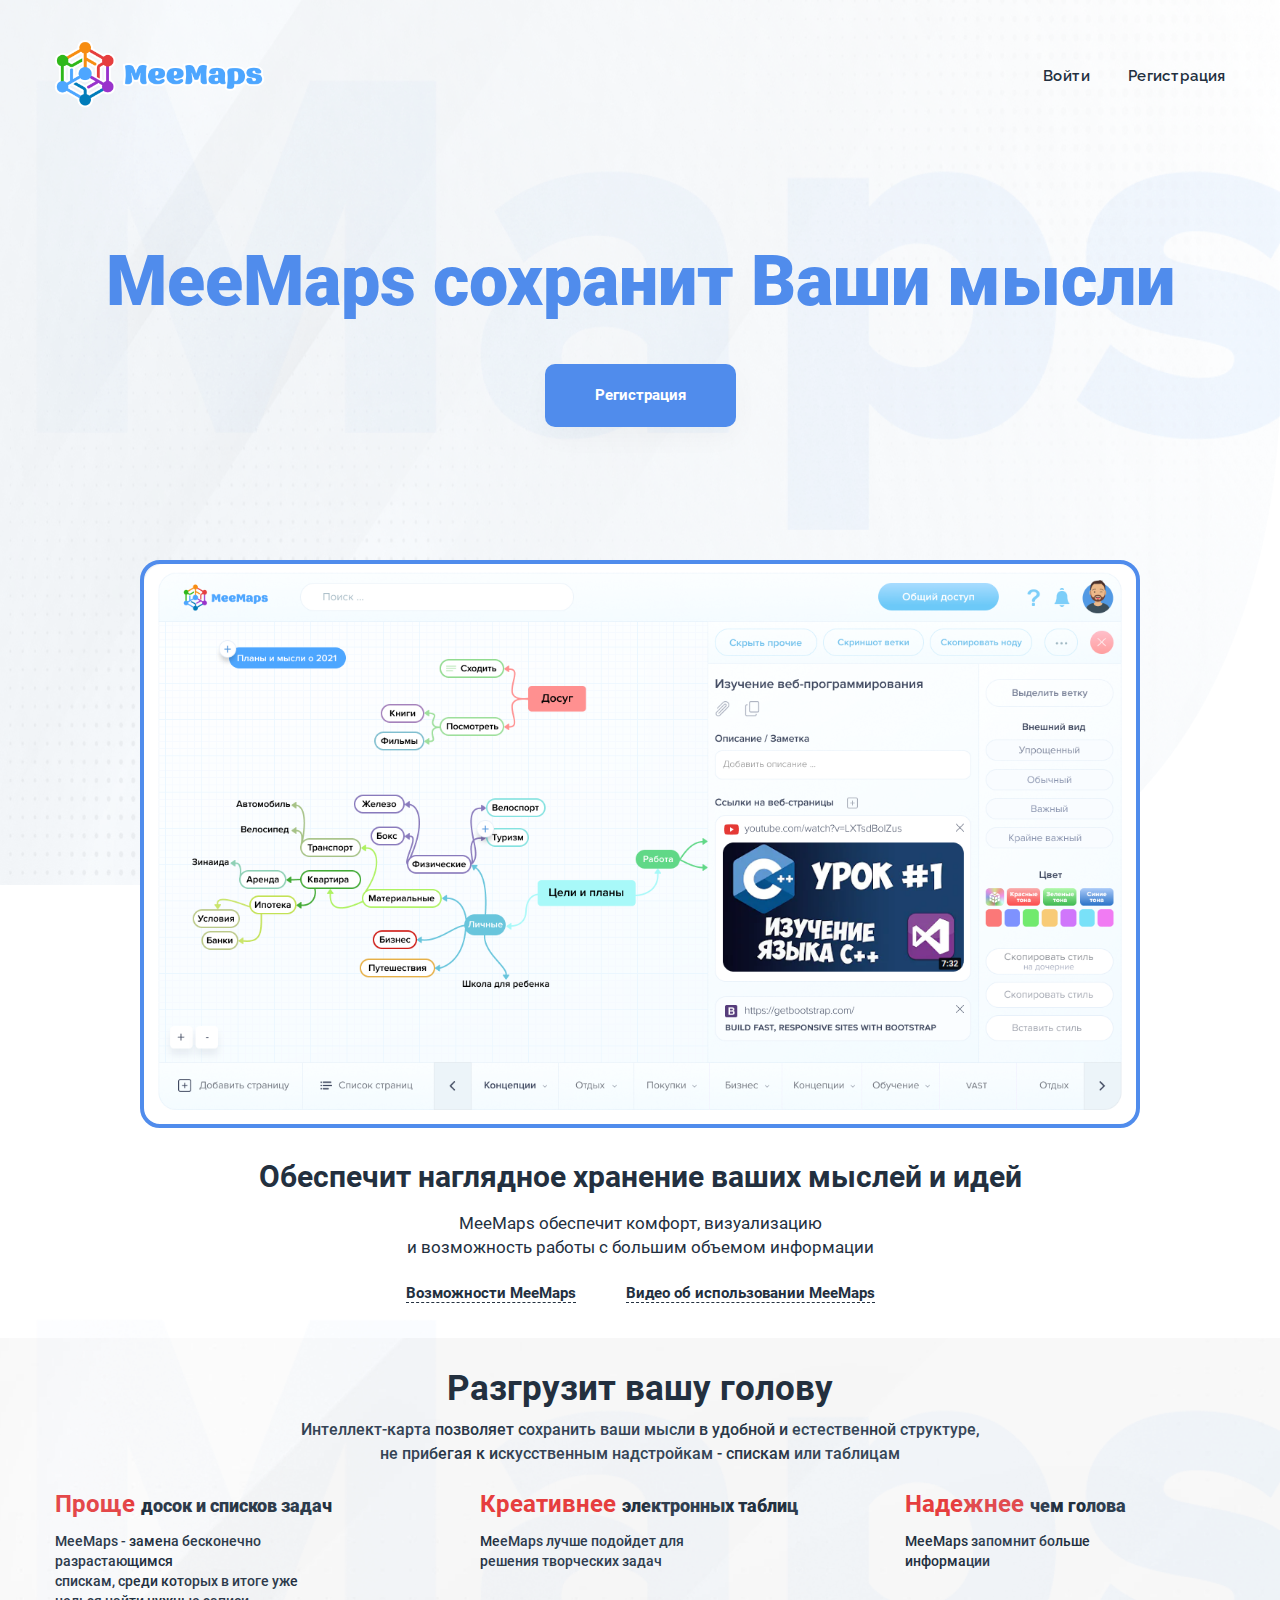
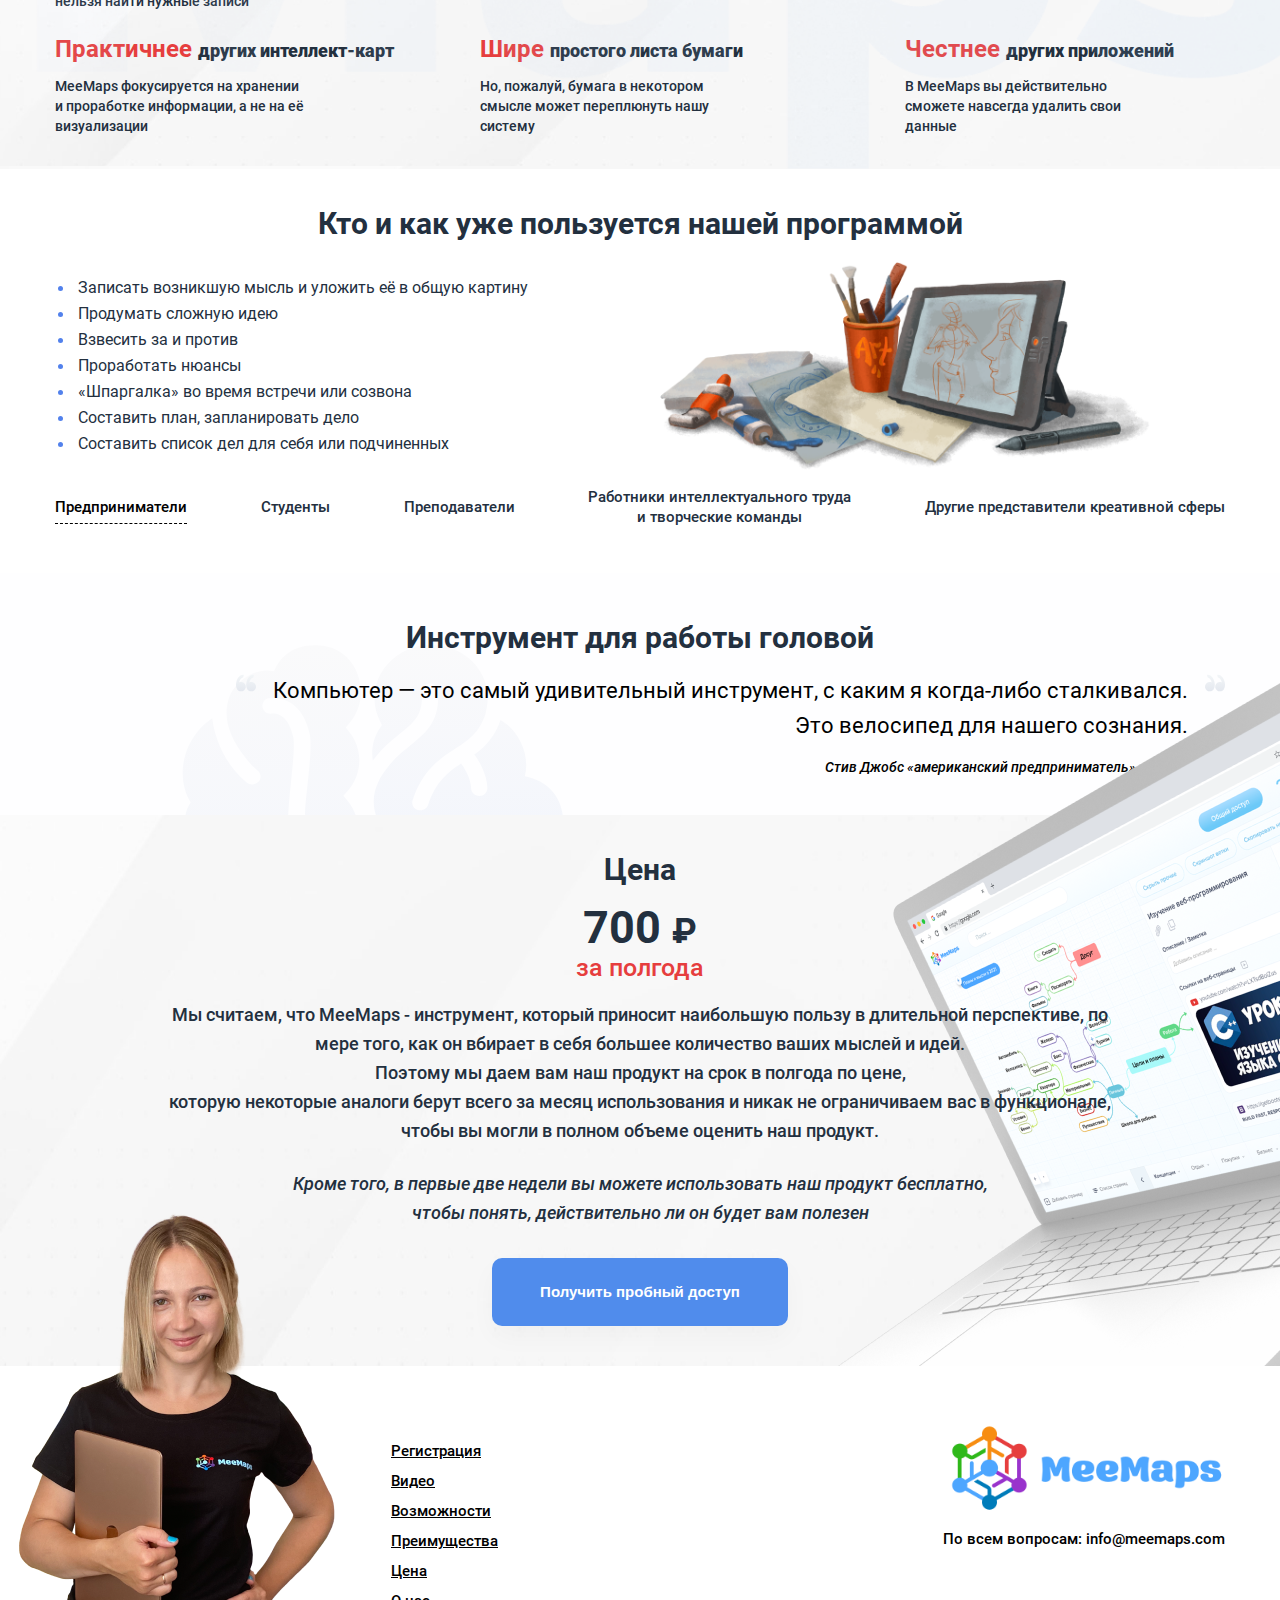
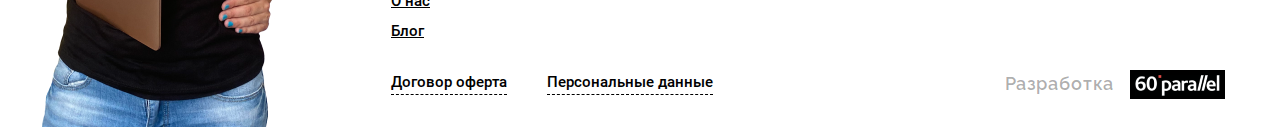
==== commit 4c035221: "edit 4" ====
--- a/index.html
+++ b/index.html
@@ -290,6 +290,8 @@
     </footer>
 
     <script src="js/jquery.min.js"></script>
+    <script src="js/swiper.js"></script>
+    <script src="js/jquery.mCustomScrollbar.concat.min.js"></script>
     <script src="js/index.js"></script>
 </body>
 
--- a/css/style.css
+++ b/css/style.css
@@ -242,7 +242,6 @@
 div.catalog-table-content::-webkit-scrollbar-thumb {
   border-radius: 8px;
   background-color: rgba(0, 0, 0, 0.5);
-  -webkit-box-shadow: 0 0 1px rgba(255, 255, 255, 0.5);
 }
 
 ::-webkit-input-placeholder {
@@ -367,6 +366,13 @@
 }
 .header-top__link:hover {
   color: #4B79ED;
+}
+.header-top__logo {
+  width: 210px;
+  display: block;
+}
+.header-top__logo img {
+  width: 100%;
 }
 .header-bottom {
   padding-top: 90px;
@@ -410,6 +416,9 @@
 .header--blue {
   padding-bottom: 80px;
   background-image: url(../img/frame/header-bg2.png);
+  background-repeat: repeat-x;
+  background-position: 0 0;
+  background-size: auto 100% !important;
 }
 .header--blue .header-top__link {
   color: #fff;
@@ -424,6 +433,19 @@
   line-height: 80px;
 }
 
+.header--small {
+  padding-bottom: 0 !important;
+  background-size: 2500px auto;
+}
+
+.header--nobg {
+  background: transparent;
+  position: absolute;
+  width: 100%;
+  top: 0;
+  left: 0;
+}
+
 @media screen and (max-width: 1200px) {
   .header__bg-text {
     height: 300px;
@@ -453,6 +475,10 @@
   .header--blue .header__title {
     font-size: 42px;
     line-height: 100%;
+  }
+
+  .header--small {
+    background-size: 1900px auto;
   }
 }
 @media screen and (max-width: 768px) {
@@ -513,6 +539,10 @@
   .header--blue__bg-text {
     height: 80px;
     top: 120px;
+  }
+
+  .header--small .header-top__inner {
+    padding: 15px 0;
   }
 }
 .footer {
@@ -586,6 +616,7 @@
   border-color: transparent;
 }
 .footer__bottom-co {
+  font-family: "Raleway Cyrillic";
   font-weight: normal;
   font-size: 18px;
   line-height: 22px;
@@ -631,6 +662,55 @@
   .footer__bottom-links a {
     line-height: 30px;
     margin-right: 0;
+  }
+}
+@media screen and (max-width: 768px) {
+  .footer__inner {
+    padding-left: 0;
+    padding-bottom: 45px;
+  }
+  .footer__inner > img {
+    display: none;
+  }
+  .footer__logo {
+    width: 150px;
+  }
+  .footer__hint {
+    width: 150px;
+    padding-left: 4px;
+    font-size: 13px;
+    line-height: 22px;
+  }
+  .footer__item {
+    font-size: 13px;
+    line-height: 30px;
+  }
+  .footer__bottom {
+    bottom: 42px;
+  }
+  .footer__bottom-co {
+    margin-right: -3px;
+    justify-content: flex-end;
+  }
+  .footer__bottom-co span {
+    font-size: 12px;
+    line-height: 16px;
+    margin-right: 10px;
+  }
+  .footer__bottom-co img {
+    width: 71px;
+  }
+  .footer__bottom-links {
+    margin-bottom: 10px;
+    width: 150px;
+    padding-left: 4px;
+  }
+  .footer__bottom-links a {
+    font-size: 13px;
+    line-height: 16px;
+  }
+  .footer__bottom-links a:not(:last-child) {
+    margin-bottom: 14px;
   }
 }
 .desc {
@@ -718,9 +798,12 @@
   flex-wrap: wrap;
 }
 .advantages__item {
-  width: calc(33.33333% - 40px);
+  width: 350px;
   margin-top: 23px;
   color: #23303F;
+}
+.advantages__item:nth-child(3n) {
+  width: 320px;
 }
 .advantages__item-title {
   font-weight: bold;
@@ -928,6 +1011,12 @@
   .advantages__bg-text {
     height: 300px;
   }
+  .advantages__item {
+    width: 33%;
+  }
+  .advantages__item:nth-child(3n) {
+    width: 33%;
+  }
 
   .quote__desc {
     font-size: 21px;
@@ -937,6 +1026,7 @@
   .price__img {
     width: 700px;
     bottom: -40px;
+    display: none;
   }
 }
 @media screen and (max-width: 1000px) {
@@ -948,6 +1038,9 @@
   .advantages__item {
     width: calc(50% - 10px);
   }
+  .advantages__item:nth-child(3n) {
+    width: calc(50% - 10px);
+  }
 
   .info__tab:not(:last-child) {
     margin-right: 20px;
@@ -1017,6 +1110,9 @@
   .advantages__item {
     width: 100%;
     margin-top: 16px;
+  }
+  .advantages__item:nth-child(3n) {
+    width: 100%;
   }
   .advantages__item-title span {
     font-size: 18px;
@@ -1116,49 +1212,6 @@
   .price__desc p {
     font-size: 15px;
     line-height: 25px;
-  }
-
-  .footer__inner {
-    padding-left: 0;
-    padding-bottom: 45px;
-  }
-  .footer__inner > img {
-    display: none;
-  }
-  .footer__logo {
-    width: 150px;
-  }
-  .footer__hint {
-    width: 151px;
-    padding-left: 0;
-    margin-left: auto;
-    font-size: 13px;
-    line-height: 22px;
-  }
-  .footer__item {
-    font-size: 13px;
-    line-height: 30px;
-  }
-  .footer__bottom {
-    bottom: 42px;
-  }
-  .footer__bottom-co span {
-    font-size: 13px;
-    line-height: 16px;
-    margin-right: 10px;
-  }
-  .footer__bottom-co img {
-    width: 71px;
-  }
-  .footer__bottom-links {
-    margin-bottom: 10px;
-  }
-  .footer__bottom-links a {
-    font-size: 13px;
-    line-height: 16px;
-  }
-  .footer__bottom-links a:not(:last-child) {
-    margin-bottom: 14px;
   }
 }
 .easy {
@@ -1337,6 +1390,9 @@
 .save__inner {
   display: flex;
   justify-content: space-between;
+}
+.save__left {
+  padding-top: 40px;
 }
 .save__title {
   font-weight: 900;
@@ -1616,6 +1672,740 @@
     transform: translateX(-50%);
   }
 }
+.article-item {
+  padding: 35px 0;
+}
+.article-item__date {
+  font-weight: normal;
+  font-size: 14px;
+  line-height: 130%;
+  text-align: center;
+  text-transform: uppercase;
+  color: #23303F;
+}
+.article-item__title {
+  font-weight: bold;
+  font-size: 25px;
+  line-height: 140%;
+  margin-top: 7px;
+  text-align: center;
+  color: #23303F;
+}
+.article-item__tags {
+  display: flex;
+  align-items: center;
+  justify-content: center;
+  flex-wrap: wrap;
+  margin-top: 25px;
+}
+.article-item__tags-item {
+  margin: 0 5px;
+  border: 1px solid #508CEC;
+  padding: 3px 7px;
+  font-weight: bold;
+  font-size: 12px;
+  text-transform: uppercase;
+  color: #508CEC;
+  height: 26px;
+  display: flex;
+  align-items: center;
+  margin-bottom: 8px;
+}
+.article-item__tags-item:hover {
+  border-color: #4B79ED;
+  color: #4B79ED;
+}
+.article-item__top {
+  display: flex;
+  justify-content: space-between;
+  margin-top: 42px;
+}
+.article-item__top-left {
+  width: 580px;
+  flex-shrink: 0;
+  margin-right: 44px;
+}
+.article-item__top-left img {
+  width: 100%;
+}
+.article-item__top-right {
+  flex-grow: 1;
+}
+.article-item__top-hint {
+  margin-top: 9px;
+  font-style: italic;
+  font-weight: 300;
+  font-size: 17px;
+  line-height: 130%;
+  text-align: center;
+  color: #727981;
+}
+.article-item__top-title {
+  font-weight: bold;
+  font-size: 25px;
+  line-height: 35px;
+  margin: 38px 0 10px;
+  color: #23303F;
+}
+.article-item p {
+  font-weight: 300;
+  font-size: 17px;
+  line-height: 30px;
+  color: #23303F;
+}
+.article-item p strong {
+  font-weight: 500;
+}
+.article-item p a {
+  color: #508CEC;
+  text-decoration: underline;
+  text-decoration-style: dashed;
+}
+.article-item p a:hover {
+  color: #508CEC;
+}
+.article-item ol {
+  counter-reset: num;
+  margin-top: 24px;
+}
+.article-item ol li {
+  position: relative;
+}
+.article-item ol li:before {
+  content: counter(num) ".";
+  counter-increment: num;
+  width: 20px;
+  height: 100%;
+  font-weight: 300;
+  font-size: 17px;
+  line-height: 30px;
+  color: #23303F;
+  position: absolute;
+  left: 0;
+  top: 0;
+  display: flex;
+}
+.article-item li {
+  font-weight: 300;
+  font-size: 17px;
+  line-height: 30px;
+  color: #23303F;
+  padding-left: 25px;
+}
+.article-item ul {
+  margin-top: 24px;
+}
+.article-item ul li {
+  position: relative;
+  padding-left: 17px;
+}
+.article-item ul li:before {
+  content: '';
+  position: absolute;
+  z-index: 1;
+  width: 5px;
+  height: 5px;
+  border-radius: 50%;
+  background: #5281EC;
+  left: 3px;
+  top: 12px;
+}
+.article-item__lists {
+  display: flex;
+  justify-content: space-between;
+}
+.article-item__table {
+  width: 1170px;
+  background: #FFFFFF;
+  border: 1px solid #F5F6F7;
+  border-radius: 10px;
+}
+.article-item__table-block {
+  margin-top: 35px;
+  width: 100%;
+  overflow-x: auto;
+}
+.article-item__table-head {
+  display: flex;
+  justify-content: space-between;
+}
+.article-item__table-head-item {
+  padding: 16px 0;
+  display: flex;
+  align-items: center;
+  justify-content: center;
+  flex-grow: 1;
+  font-weight: normal;
+  font-size: 17px;
+  color: #23303F;
+  border-bottom: 1px solid #F5F6F7;
+}
+.article-item__table-head-item:not(:last-child) {
+  border-right: 1px solid #F5F6F7;
+}
+.article-item__table-row {
+  display: flex;
+  justify-content: space-between;
+}
+.article-item__table-row:first-child .article-item__table-row-item {
+  padding-top: 13px;
+}
+.article-item__table-row:last-child .article-item__table-row-item {
+  padding-bottom: 13px;
+}
+.article-item__table-row-item {
+  padding: 4px 0;
+  display: flex;
+  align-items: center;
+  justify-content: center;
+  flex-grow: 1;
+  font-weight: 300;
+  font-size: 15px;
+  line-height: 30px;
+  color: #23303F;
+}
+.article-item__table-row-item:not(:last-child) {
+  border-right: 1px solid #F5F6F7;
+}
+
+.fix h3 {
+  text-align: center;
+}
+.fix__items {
+  display: flex;
+  align-items: center;
+  justify-content: space-between;
+  margin: 34px 0;
+}
+.fix__item {
+  width: calc((100% / 3) - (28px / 3));
+}
+.fix__item img {
+  width: 100%;
+  display: block;
+}
+.fix__banner {
+  margin-top: 30px;
+}
+.fix__banner img {
+  width: 100%;
+}
+
+.like {
+  background-image: url(../img/frame/like-bg.png);
+  background-size: 2500px auto;
+  padding: 50px 0 75px;
+  position: relative;
+}
+.like__title {
+  font-weight: bold;
+  font-size: 35px;
+  text-align: center;
+  color: #23303F;
+  margin-bottom: 50px;
+}
+.like__item {
+  padding: 0 20px 14px;
+  background: #FFFFFF;
+  box-shadow: 0px 5px 41px rgba(22, 46, 94, 0.02);
+  border-radius: 10px;
+}
+.like__item-top {
+  height: 225px;
+  border-radius: 10px 10px 0px 0px;
+  width: calc(100% + 40px);
+  margin-left: -20px;
+}
+.like__item-top img {
+  border-radius: 10px 10px 0px 0px;
+  width: 100%;
+  height: 100%;
+}
+.like__item-title {
+  font-weight: bold;
+  font-size: 20px;
+  line-height: 30px;
+  margin-top: 10px;
+  color: #23303F;
+}
+.like__item-desc {
+  font-weight: normal;
+  font-size: 14px;
+  line-height: 22px;
+  margin-top: 10px;
+  color: #838D99;
+}
+.like__item-bottom {
+  margin-top: 14px;
+  display: flex;
+  align-items: center;
+  justify-content: space-between;
+}
+.like__item-time {
+  display: flex;
+  align-items: center;
+}
+.like__item-time span {
+  font-weight: normal;
+  font-size: 12px;
+  text-transform: uppercase;
+  margin-left: 10px;
+  color: rgba(35, 48, 63, 0.7);
+}
+.like__item-edu {
+  border: 1px solid rgba(35, 48, 63, 0.1);
+  padding: 8px 13px;
+  font-weight: 600;
+  font-size: 10px;
+  letter-spacing: 0.1em;
+  text-transform: uppercase;
+  font-family: "Raleway Cyrillic";
+  color: #23303F;
+  display: flex;
+  align-items: center;
+  justify-content: center;
+}
+.like__item-edu:hover {
+  border: 1px solid #508CEC;
+  color: #508CEC;
+}
+.like__all {
+  margin: 75px auto 0;
+  border-radius: 10px;
+  width: 296px;
+  height: 68px;
+  font-weight: bold;
+  font-size: 15px;
+  line-height: 18px;
+}
+.like__prev, .like__next {
+  display: none;
+}
+
+.mCSB_buttonLeft {
+  width: 15px !important;
+  height: 15px !important;
+  padding: 0;
+  background-image: url(../img/frame/arrow-left.svg) !important;
+  opacity: 1 !important;
+  background-position: center !important;
+}
+
+.mCSB_buttonRight {
+  width: 15px !important;
+  height: 15px !important;
+  padding: 0;
+  background-image: url(../img/frame/arrow-right.svg) !important;
+  opacity: 1 !important;
+  background-position: center !important;
+}
+
+.mCSB_scrollTools .mCSB_draggerContainer {
+  background: #F8F8F8;
+  border-radius: 25px;
+  padding-left: 5px;
+  padding-right: 5px;
+}
+
+.mCSB_scrollTools .mCSB_dragger {
+  max-width: 100%;
+}
+
+.mCSB_scrollTools .mCSB_dragger .mCSB_dragger_bar {
+  background: #656A7B !important;
+  border-radius: 25px;
+}
+
+.articles {
+  background: url(../img/frame/article-bg2.png), linear-gradient(65.56deg, rgba(235, 241, 248, 0.49) 6.19%, #FFFFFF 100%);
+  background-repeat: no-repeat;
+  background-size: 2500px auto, 100% 100%;
+  padding-bottom: 50px;
+  padding-top: 150px;
+}
+.articles__item {
+  position: relative;
+  background: #FFFFFF;
+  box-shadow: 0px 5px 41px rgba(22, 46, 94, 0.02);
+  border-radius: 10px;
+}
+.articles__item:not(:last-child) {
+  margin-bottom: 20px;
+}
+.articles__item-top {
+  height: 366px;
+  border-radius: 10px 10px 0px 0px;
+}
+.articles__item-top img {
+  width: 100%;
+  height: 100%;
+  border-radius: 10px 10px 0px 0px;
+}
+.articles__item-tags {
+  position: absolute;
+  width: 100%;
+  top: 20px;
+  padding: 0 20px;
+  display: flex;
+  align-items: center;
+}
+.articles__item-tags-item {
+  margin-bottom: 7px;
+  text-transform: uppercase;
+  background: #FFFFFF;
+  height: 26px;
+  display: flex;
+  align-items: center;
+  justify-content: center;
+  padding: 0 9px;
+  font-weight: bold;
+  font-size: 12px;
+  color: #23303F;
+  margin-right: 17px;
+}
+.articles__item-tags-item:hover {
+  border-color: #508CEC;
+  color: #508CEC;
+}
+.articles__item-title {
+  font-weight: bold;
+  font-size: 25px;
+  line-height: 140%;
+  margin-top: 30px;
+  text-align: center;
+  color: #23303F;
+  padding: 0 80px;
+}
+.articles__item-desc {
+  font-weight: normal;
+  font-size: 15px;
+  line-height: 25px;
+  text-align: center;
+  margin-top: 30px;
+  color: #838D99;
+  padding: 0 95px;
+}
+.articles__item-bottom {
+  padding: 20px;
+  display: flex;
+  align-items: center;
+  justify-content: space-between;
+}
+.articles__item-time {
+  font-weight: normal;
+  font-size: 14px;
+  text-transform: uppercase;
+  color: #23303F;
+  display: flex;
+  align-items: center;
+}
+.articles__item-time svg {
+  flex-shrink: 0;
+  margin-right: 10px;
+}
+.articles__item-author {
+  font-size: 14px;
+  text-transform: uppercase;
+  color: #23303F;
+  font-weight: 400;
+}
+.articles__item-author strong {
+  font-weight: 500;
+}
+.articles__item-link {
+  border: 2px solid #508CEC;
+  height: 32px;
+  padding: 0 25px;
+  font-weight: bold;
+  font-size: 15px;
+  color: #508CEC;
+}
+.articles__item-link:hover {
+  color: #000;
+  border-color: #000;
+}
+
+.article-block {
+  background-image: url(../img/frame/article-bg.png);
+  background-size: 2500px 100%;
+}
+
+@media screen and (max-width: 1200px) {
+  .article-item__top-left {
+    width: 450px;
+    margin-right: 20px;
+  }
+}
+@media screen and (max-width: 1000px) {
+  .article-item__title {
+    padding: 0 20px;
+  }
+  .article-item__title br {
+    display: none;
+  }
+  .article-item__top {
+    margin-top: 38px;
+    flex-wrap: wrap;
+  }
+  .article-item__top-left {
+    width: 100%;
+  }
+  .article-item__top-right {
+    width: 100%;
+  }
+  .article-item__top-hint {
+    margin-bottom: 29px;
+  }
+  .article-item__top-title {
+    padding: 0 40px;
+    text-align: center;
+  }
+  .article-item p {
+    text-align: center;
+  }
+  .article-item__lists {
+    display: block;
+    padding: 0 80px;
+  }
+  .article-item__table {
+    width: 1100px;
+  }
+
+  .fix__item {
+    width: calc((100% / 3) - (15px / 3));
+  }
+
+  .like {
+    padding-bottom: 60px;
+  }
+  .like__all {
+    margin-top: 80px;
+  }
+  .like__prev, .like__next {
+    display: flex;
+    justify-content: center;
+    align-items: center;
+    width: 22px;
+    height: 22px;
+    top: unset;
+    bottom: 160px;
+    transition: all .3s;
+  }
+  .like__prev svg, .like__next svg {
+    width: 22px;
+    height: 22px;
+  }
+  .like__prev::after, .like__next::after {
+    display: none;
+  }
+  .like__prev.swiper-button-disabled, .like__prev.swiper-button-disabled, .like__next.swiper-button-disabled, .like__next.swiper-button-disabled {
+    opacity: 0.4;
+  }
+  .like__prev.swiper-button-disabled svg, .like__prev.swiper-button-disabled svg, .like__next.swiper-button-disabled svg, .like__next.swiper-button-disabled svg {
+    width: 15px;
+    height: 15px;
+  }
+  .like__prev {
+    right: unset;
+    left: 50%;
+    transform: translate(-120%, 0);
+  }
+  .like__next {
+    left: unset;
+    right: 50%;
+    transform: translate(120%, 0);
+  }
+
+  .articles {
+    padding-bottom: 84px;
+    padding-top: 90px;
+  }
+  .articles__item-top {
+    height: 280px;
+  }
+  .articles__item-title {
+    padding: 0 15px;
+    margin-top: 15px;
+  }
+  .articles__item-desc {
+    padding: 0 45px;
+    font-size: 14px;
+    margin-top: 10px;
+  }
+  .articles__item-time {
+    font-size: 12px;
+  }
+  .articles__item-author {
+    font-size: 12px;
+  }
+  .articles__item-link {
+    padding: 0 38px;
+  }
+}
+@media screen and (max-width: 768px) {
+  .article-item {
+    padding-top: 20px;
+  }
+  .article-item__title {
+    font-size: 20px;
+    line-height: 30px;
+    padding: 0 30px;
+  }
+  .article-item__tags-item {
+    font-size: 11px;
+    margin-left: 10px;
+    margin-right: 10px;
+  }
+  .article-item__top {
+    margin-top: 12px;
+  }
+  .article-item__top-hint {
+    font-size: 15px;
+    line-height: 25px;
+    margin: 11px 0 16px;
+    padding: 0 20px;
+  }
+  .article-item__top-title {
+    font-size: 20px;
+    line-height: 30px;
+    margin-bottom: 2px;
+    margin-top: 35px;
+    padding: 0;
+  }
+  .article-item__lists {
+    padding: 0;
+  }
+  .article-item__table {
+    width: 900px;
+  }
+  .article-item__table-head-item {
+    font-size: 15px;
+    line-height: 30px;
+  }
+  .article-item__table-row-item {
+    font-size: 14px;
+    line-height: 30px;
+  }
+  .article-item__table-row:first-child .article-item__table-row-item {
+    padding-top: 4px;
+  }
+  .article-item__table-row:last-child .article-item__table-row-item {
+    padding-bottom: 34px;
+  }
+  .article-item li {
+    font-size: 15px;
+    line-height: 25px;
+    padding-left: 25px !important;
+  }
+  .article-item li:before {
+    font-size: 15px !important;
+    line-height: 25px !important;
+  }
+  .article-item p {
+    font-size: 14px;
+    line-height: 25px;
+  }
+  .article-item p br {
+    display: none;
+  }
+  .article-item p .link-block {
+    display: block;
+    line-height: 25px;
+  }
+
+  .fix__items {
+    flex-wrap: wrap;
+    margin: 20px 0;
+  }
+  .fix__item {
+    width: calc(50% - 2px);
+  }
+  .fix__item:nth-child(3) {
+    width: 100%;
+    margin-top: 4px;
+  }
+  .fix__banner {
+    margin-top: 17px;
+  }
+
+  .like {
+    padding: 30px 0;
+  }
+  .like__title {
+    font-size: 20px;
+    line-height: 1.3;
+    margin-bottom: 30px;
+  }
+  .like__item-top {
+    height: 165px;
+  }
+  .like__item-title {
+    font-size: 16px;
+    line-height: 25px;
+    margin-top: 12px;
+  }
+  .like__item-desc {
+    font-size: 14px;
+    line-height: 22px;
+    margin-top: 10px;
+  }
+  .like__prev, .like__next {
+    bottom: 130px;
+  }
+
+  .articles {
+    padding-bottom: 40px;
+    padding-top: 50px;
+  }
+  .articles__item:not(:last-child) {
+    margin-bottom: 10px;
+  }
+  .articles__item-top {
+    height: 160px;
+  }
+  .articles__item-tags {
+    top: 16px;
+    justify-content: center;
+    flex-wrap: wrap;
+  }
+  .articles__item-tags-item {
+    font-size: 11px;
+    height: 20px;
+  }
+  .articles__item-title {
+    font-size: 16px;
+    line-height: 23px;
+    padding: 0 10px;
+  }
+  .articles__item-desc {
+    font-size: 13px;
+    line-height: 22px;
+    padding: 0 10px;
+    overflow: hidden;
+    display: -webkit-box;
+    -webkit-line-clamp: 4;
+    -webkit-box-orient: vertical;
+  }
+  .articles__item-bottom {
+    flex-wrap: wrap;
+  }
+  .articles__item-time {
+    width: 100%;
+    justify-content: center;
+    margin-top: 10px;
+  }
+  .articles__item-author {
+    order: -1;
+    text-align: center;
+    width: 100%;
+  }
+  .articles__item-link {
+    width: 254px;
+    margin-top: 25px;
+    margin-left: auto;
+    margin-right: auto;
+  }
+}
 .container {
   width: 1200px;
   margin: 0 auto;
@@ -1638,6 +2428,94 @@
   color: #FFFFFF;
 }
 
+.breadcrumbs {
+  border-bottom: 1px solid #F4F5F7;
+  padding: 27px 0;
+}
+.breadcrumbs__item {
+  font-weight: 300;
+  font-size: 16px;
+  line-height: 130%;
+  color: #989CA0;
+  position: relative;
+}
+.breadcrumbs__item:not(:last-child) {
+  margin-right: 20px;
+}
+.breadcrumbs__item:not(:last-child):before {
+  content: '/';
+  position: absolute;
+  z-index: 2;
+  width: 5px;
+  height: 100%;
+  right: -15px;
+  top: 0px;
+  font-size: 16px;
+  color: #989CA0;
+  display: flex;
+  align-items: center;
+  justify-content: center;
+}
+.breadcrumbs__item:last-child {
+  color: #23303F;
+  font-weight: 400;
+}
+
+.pagination {
+  margin-top: 50px;
+  display: flex;
+  align-items: center;
+  justify-content: center;
+}
+.pagination__btn {
+  width: 14px;
+  height: 14px;
+}
+.pagination__btn svg {
+  width: 100%;
+}
+.pagination__btn--prev {
+  margin-right: 25px;
+}
+.pagination__btn--next {
+  margin-left: 25px;
+}
+.pagination__num {
+  background: #FFFFFF;
+  box-shadow: 0px 5px 41px rgba(22, 46, 94, 0.02);
+  border-radius: 10px;
+  margin: 0 2px;
+  width: 38px;
+  height: 38px;
+  display: flex;
+  align-items: center;
+  justify-content: center;
+  transition: all .3s;
+  border: 1px solid transparent;
+}
+.pagination__num:hover {
+  color: #4DA6FF;
+  border-color: #4DA6FF;
+  cursor: pointer;
+}
+.pagination__num--active {
+  background: #4DA6FF;
+  color: #fff;
+  pointer-events: none;
+}
+.pagination__dots {
+  font-weight: 300;
+  font-size: 16px;
+  line-height: 19px;
+  text-align: center;
+  color: #000000;
+  width: 38px;
+  height: 38px;
+  display: flex;
+  align-items: center;
+  justify-content: center;
+}
+
 @media screen and (max-width: 1200px) {
   .container {
     width: 970px;
@@ -1649,10 +2527,25 @@
     width: 750px;
     padding: 0 15px;
   }
+
+  .breadcrumbs {
+    padding: 25px 0;
+  }
+  .breadcrumbs__item {
+    line-height: 150%;
+  }
+
+  .pagination {
+    margin-top: 70px;
+  }
 }
 @media screen and (max-width: 768px) {
   .container {
     width: 100%;
     padding: 0 10px;
   }
-}
+
+  .pagination {
+    margin-top: 40px;
+  }
+}
